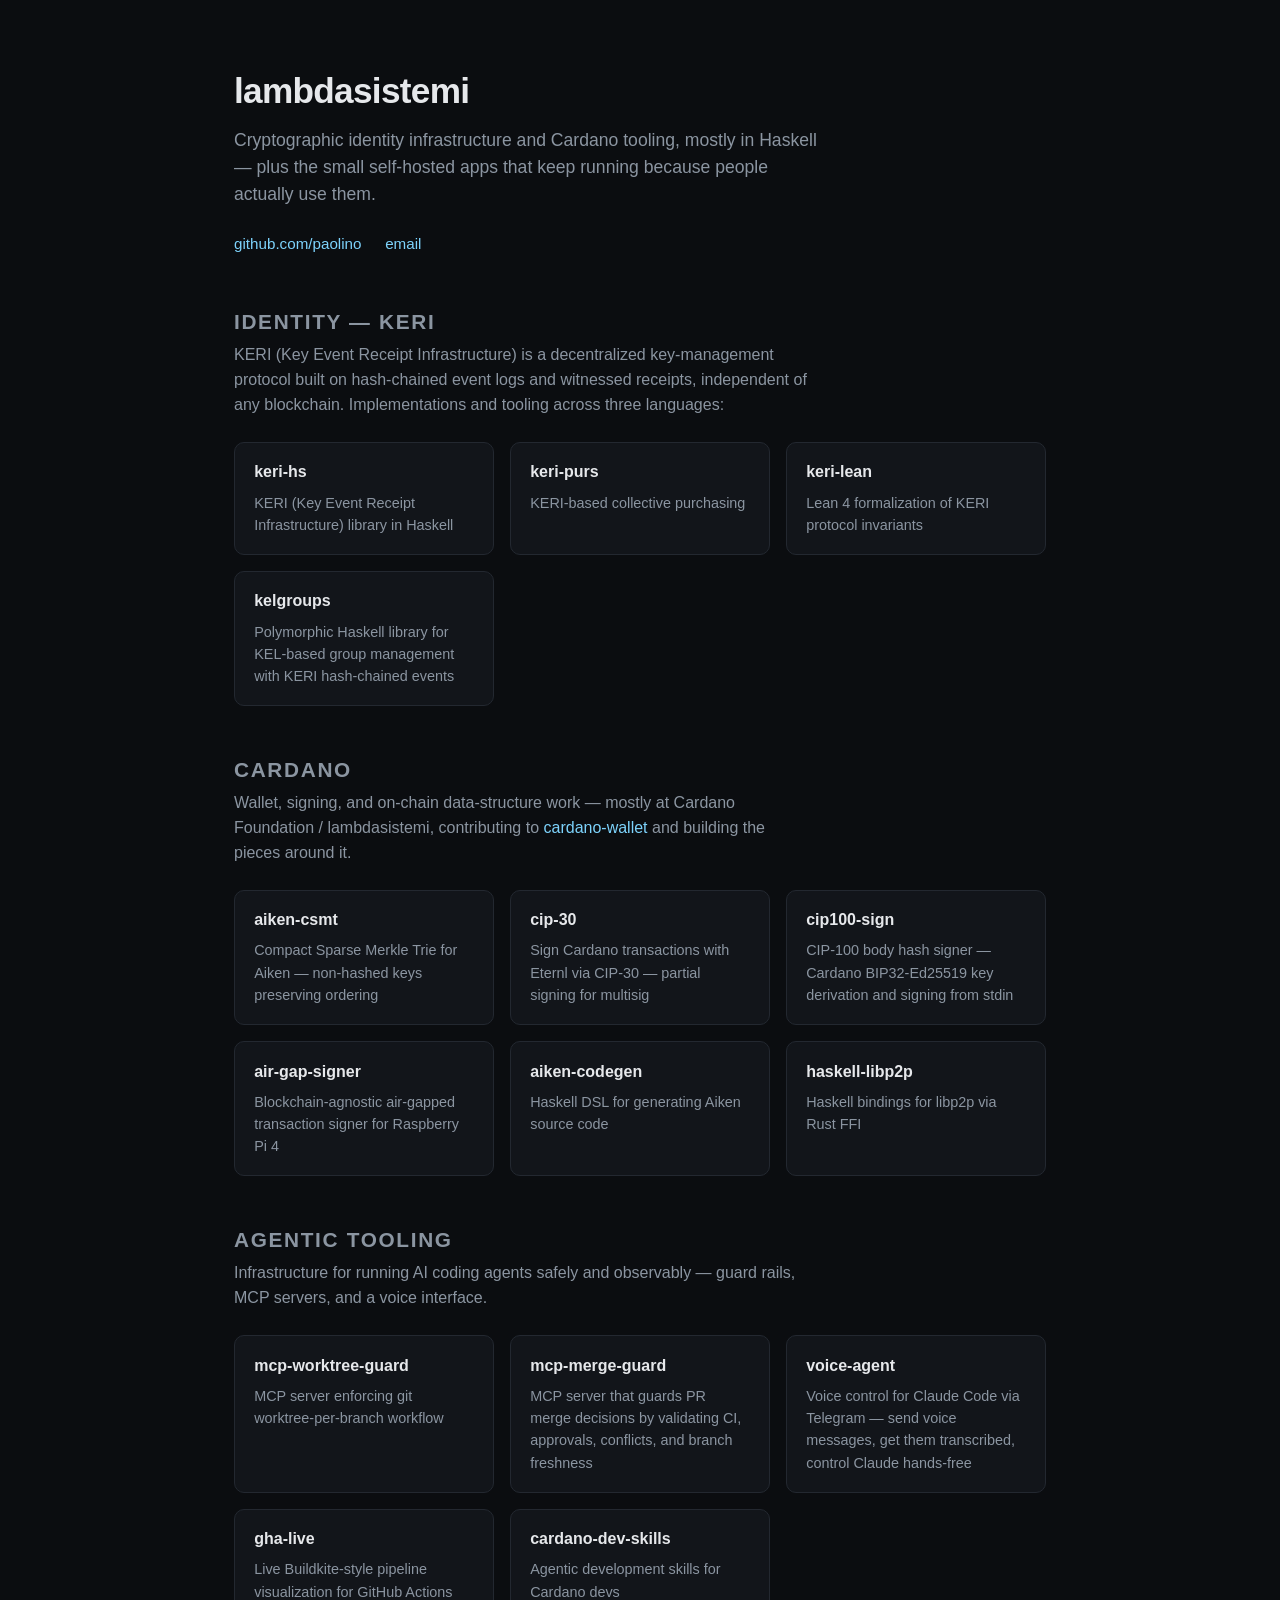
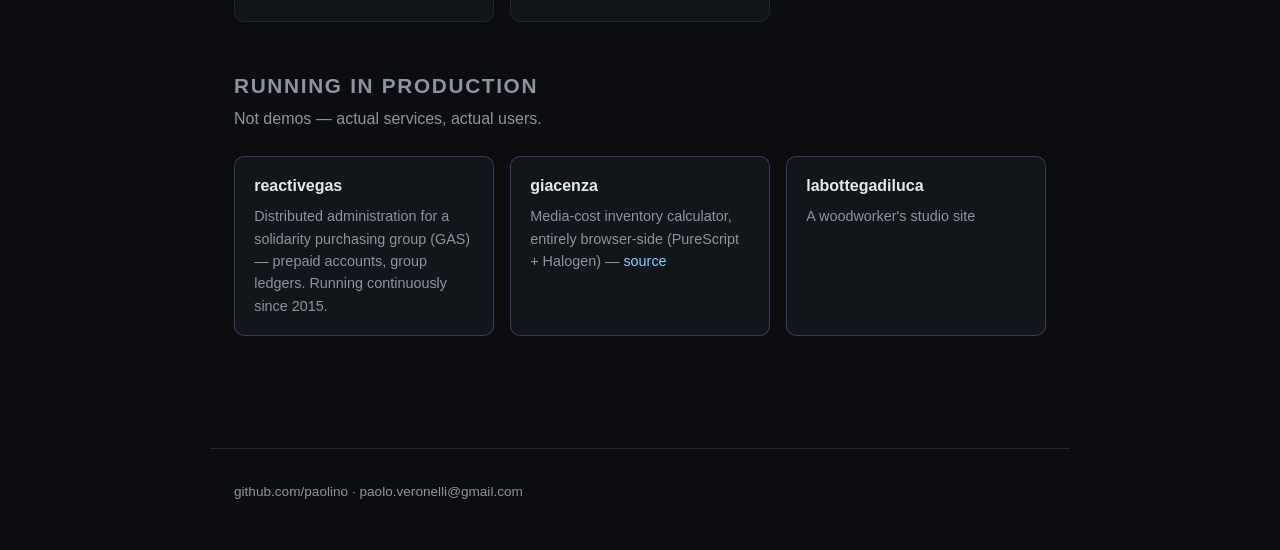
==== index.html @ 35a6481f "baseline: the live lambdasistemi.net as served on 2026-08-29" ====
<!doctype html>
<html lang="en">
<head>
<meta charset="utf-8">
<meta name="viewport" content="width=device-width, initial-scale=1">
<title>lambdasistemi</title>
<link rel="icon" href="logo.svg">
<style>
  :root {
    --bg: #0b0d10;
    --bg2: #12151a;
    --fg: #e6e8eb;
    --muted: #8b95a1;
    --accent: #7dd3fc;
    --accent2: #a78bfa;
    --border: #232830;
  }
  * { box-sizing: border-box; }
  body {
    margin: 0;
    font-family: -apple-system, BlinkMacSystemFont, "Segoe UI", Inter, Roboto, sans-serif;
    background: var(--bg);
    color: var(--fg);
    line-height: 1.55;
  }
  a { color: var(--accent); text-decoration: none; }
  a:hover { text-decoration: underline; }
  header {
    padding: 4rem 1.5rem 2rem;
    max-width: 860px;
    margin: 0 auto;
  }
  header h1 {
    font-size: 2.2rem;
    margin: 0 0 0.5rem;
    letter-spacing: -0.02em;
  }
  header p.tagline {
    color: var(--muted);
    font-size: 1.1rem;
    margin: 0 0 1.5rem;
    max-width: 60ch;
  }
  header .links a {
    margin-right: 1.2rem;
    font-size: 0.95rem;
  }
  main {
    max-width: 860px;
    margin: 0 auto;
    padding: 0 1.5rem 4rem;
  }
  section { margin-bottom: 3rem; }
  section h2 {
    font-size: 1.3rem;
    color: var(--muted);
    text-transform: uppercase;
    letter-spacing: 0.08em;
    font-weight: 600;
    margin-bottom: 0.3rem;
  }
  section p.section-lede {
    color: var(--muted);
    max-width: 65ch;
    margin: 0 0 1.5rem;
  }
  .grid {
    display: grid;
    grid-template-columns: repeat(auto-fill, minmax(250px, 1fr));
    gap: 1rem;
  }
  .card {
    background: var(--bg2);
    border: 1px solid var(--border);
    border-radius: 10px;
    padding: 1.1rem 1.2rem;
    transition: border-color 0.15s ease;
  }
  .card:hover { border-color: var(--accent); }
  .card h3 {
    margin: 0 0 0.4rem;
    font-size: 1rem;
  }
  .card h3 a { color: var(--fg); }
  .card p {
    margin: 0;
    color: var(--muted);
    font-size: 0.9rem;
  }
  .apps .card { border-color: rgba(167, 139, 250, 0.3); }
  .apps .card:hover { border-color: var(--accent2); }
  footer {
    max-width: 860px;
    margin: 0 auto;
    padding: 2rem 1.5rem 3rem;
    color: var(--muted);
    font-size: 0.85rem;
    border-top: 1px solid var(--border);
  }
  footer a { color: var(--muted); }
</style>
</head>
<body>

<header>
  <h1>lambdasistemi</h1>
  <p class="tagline">
    Cryptographic identity infrastructure and Cardano tooling, mostly in
    Haskell — plus the small self-hosted apps that keep running because
    people actually use them.
  </p>
  <div class="links">
    <a href="https://github.com/paolino">github.com/paolino</a>
    <a href="mailto:paolo.veronelli@gmail.com">email</a>
  </div>
</header>

<main>

  <section>
    <h2>Identity — KERI</h2>
    <p class="section-lede">
      KERI (Key Event Receipt Infrastructure) is a decentralized
      key-management protocol built on hash-chained event logs and
      witnessed receipts, independent of any blockchain. Implementations
      and tooling across three languages:
    </p>
    <div class="grid">
      <div class="card">
        <h3><a href="https://github.com/paolino/keri-hs">keri-hs</a></h3>
        <p>KERI (Key Event Receipt Infrastructure) library in Haskell</p>
      </div>
      <div class="card">
        <h3><a href="https://github.com/paolino/keri-purs">keri-purs</a></h3>
        <p>KERI-based collective purchasing</p>
      </div>
      <div class="card">
        <h3><a href="https://github.com/paolino/keri-lean">keri-lean</a></h3>
        <p>Lean 4 formalization of KERI protocol invariants</p>
      </div>
      <div class="card">
        <h3><a href="https://github.com/paolino/kelgroups">kelgroups</a></h3>
        <p>Polymorphic Haskell library for KEL-based group management with KERI hash-chained events</p>
      </div>
    </div>
  </section>

  <section>
    <h2>Cardano</h2>
    <p class="section-lede">
      Wallet, signing, and on-chain data-structure work — mostly at
      Cardano Foundation / lambdasistemi, contributing to
      <a href="https://github.com/paolino/cardano-wallet">cardano-wallet</a>
      and building the pieces around it.
    </p>
    <div class="grid">
      <div class="card">
        <h3><a href="https://github.com/paolino/aiken-csmt">aiken-csmt</a></h3>
        <p>Compact Sparse Merkle Trie for Aiken — non-hashed keys preserving ordering</p>
      </div>
      <div class="card">
        <h3><a href="https://github.com/paolino/cip-30">cip-30</a></h3>
        <p>Sign Cardano transactions with Eternl via CIP-30 — partial signing for multisig</p>
      </div>
      <div class="card">
        <h3><a href="https://github.com/paolino/cip100-sign">cip100-sign</a></h3>
        <p>CIP-100 body hash signer — Cardano BIP32-Ed25519 key derivation and signing from stdin</p>
      </div>
      <div class="card">
        <h3><a href="https://github.com/paolino/air-gap-signer">air-gap-signer</a></h3>
        <p>Blockchain-agnostic air-gapped transaction signer for Raspberry Pi 4</p>
      </div>
      <div class="card">
        <h3><a href="https://github.com/paolino/aiken-codegen">aiken-codegen</a></h3>
        <p>Haskell DSL for generating Aiken source code</p>
      </div>
      <div class="card">
        <h3><a href="https://github.com/paolino/haskell-libp2p">haskell-libp2p</a></h3>
        <p>Haskell bindings for libp2p via Rust FFI</p>
      </div>
    </div>
  </section>

  <section>
    <h2>Agentic tooling</h2>
    <p class="section-lede">
      Infrastructure for running AI coding agents safely and observably —
      guard rails, MCP servers, and a voice interface.
    </p>
    <div class="grid">
      <div class="card">
        <h3><a href="https://github.com/paolino/mcp-worktree-guard">mcp-worktree-guard</a></h3>
        <p>MCP server enforcing git worktree-per-branch workflow</p>
      </div>
      <div class="card">
        <h3><a href="https://github.com/paolino/mcp-merge-guard">mcp-merge-guard</a></h3>
        <p>MCP server that guards PR merge decisions by validating CI, approvals, conflicts, and branch freshness</p>
      </div>
      <div class="card">
        <h3><a href="https://github.com/paolino/voice-agent">voice-agent</a></h3>
        <p>Voice control for Claude Code via Telegram — send voice messages, get them transcribed, control Claude hands-free</p>
      </div>
      <div class="card">
        <h3><a href="https://github.com/paolino/gha-live">gha-live</a></h3>
        <p>Live Buildkite-style pipeline visualization for GitHub Actions</p>
      </div>
      <div class="card">
        <h3><a href="https://github.com/paolino/cardano-dev-skills">cardano-dev-skills</a></h3>
        <p>Agentic development skills for Cardano devs</p>
      </div>
    </div>
  </section>

  <section class="apps">
    <h2>Running in production</h2>
    <p class="section-lede">
      Not demos — actual services, actual users.
    </p>
    <div class="grid">
      <div class="card">
        <h3><a href="/reactivegas/">reactivegas</a></h3>
        <p>Distributed administration for a solidarity purchasing group (GAS) — prepaid accounts, group ledgers. Running continuously since 2015.</p>
      </div>
      <div class="card">
        <h3><a href="https://plutimus.com/giacenza">giacenza</a></h3>
        <p>Media-cost inventory calculator, entirely browser-side (PureScript + Halogen) — <a href="https://github.com/paolino/giacenza-browser">source</a></p>
      </div>
      <div class="card">
        <h3><a href="http://labottegadiluca.it">labottegadiluca</a></h3>
        <p>A woodworker's studio site</p>
      </div>
    </div>
  </section>

</main>

<footer>
  <a href="https://github.com/paolino">github.com/paolino</a> ·
  <a href="mailto:paolo.veronelli@gmail.com">paolo.veronelli@gmail.com</a>
</footer>

</body>
</html>
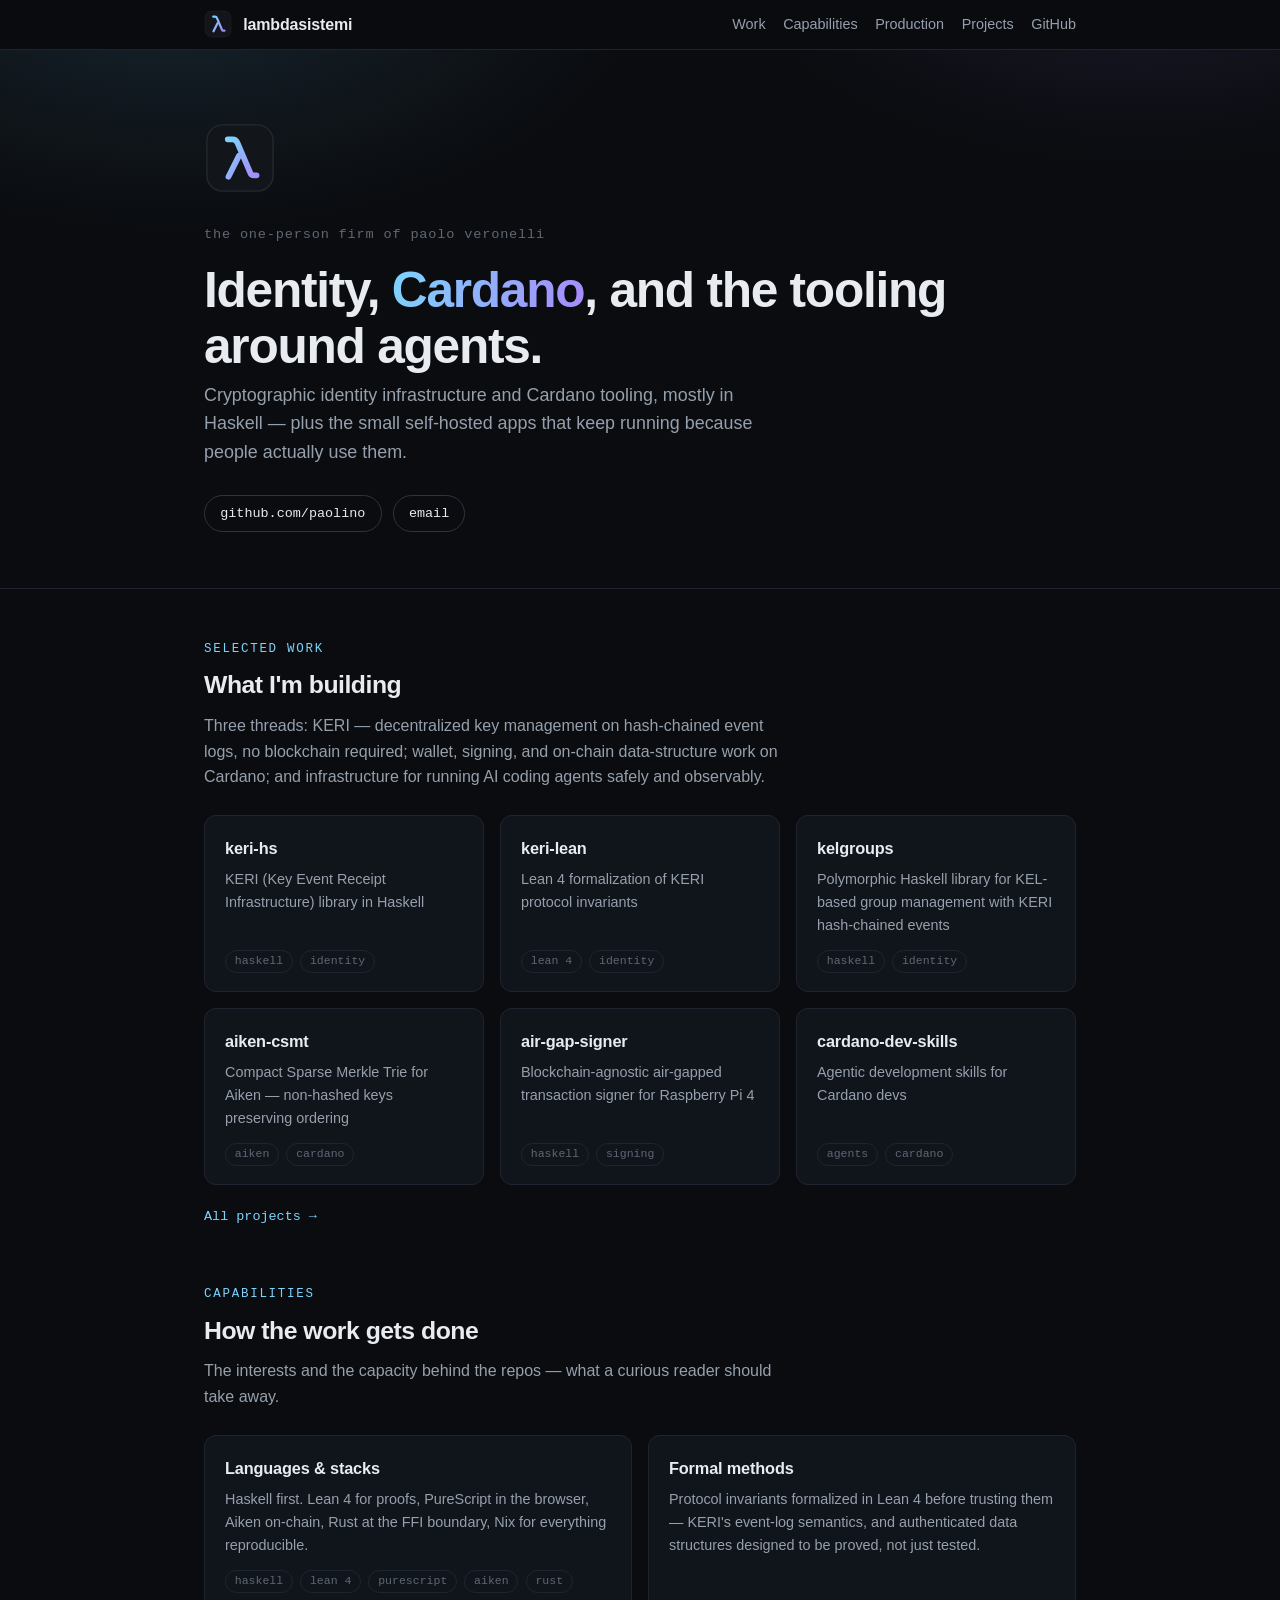
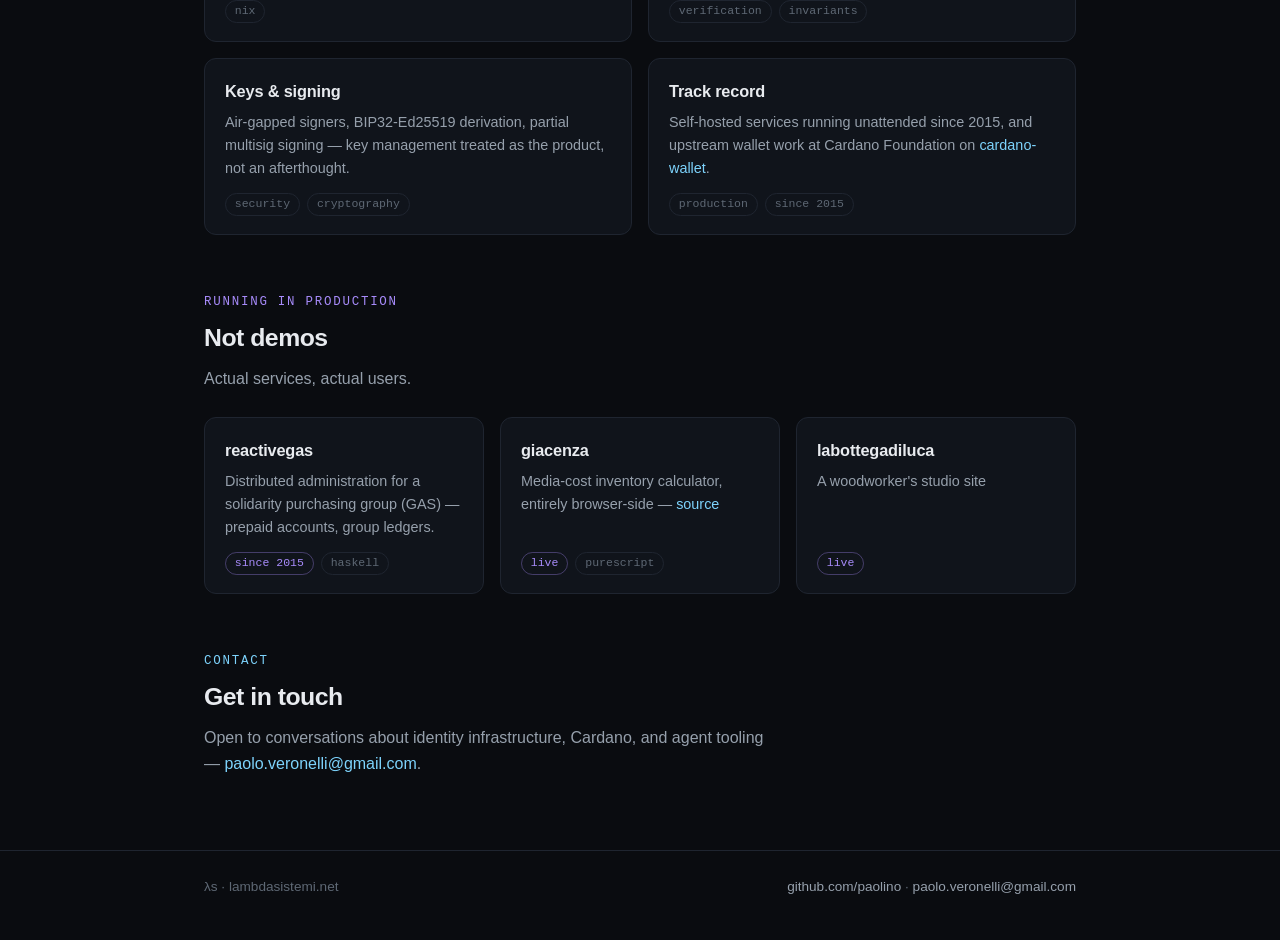
==== commit 378163a5: "redesign: two-page portfolio with capabilities section, self-contained logo, OG metadata - rewrite i" ====
--- a/index.html
+++ b/index.html
@@ -3,240 +3,182 @@
 <head>
 <meta charset="utf-8">
 <meta name="viewport" content="width=device-width, initial-scale=1">
-<title>lambdasistemi</title>
-<link rel="icon" href="logo.svg">
-<style>
-  :root {
-    --bg: #0b0d10;
-    --bg2: #12151a;
-    --fg: #e6e8eb;
-    --muted: #8b95a1;
-    --accent: #7dd3fc;
-    --accent2: #a78bfa;
-    --border: #232830;
-  }
-  * { box-sizing: border-box; }
-  body {
-    margin: 0;
-    font-family: -apple-system, BlinkMacSystemFont, "Segoe UI", Inter, Roboto, sans-serif;
-    background: var(--bg);
-    color: var(--fg);
-    line-height: 1.55;
-  }
-  a { color: var(--accent); text-decoration: none; }
-  a:hover { text-decoration: underline; }
-  header {
-    padding: 4rem 1.5rem 2rem;
-    max-width: 860px;
-    margin: 0 auto;
-  }
-  header h1 {
-    font-size: 2.2rem;
-    margin: 0 0 0.5rem;
-    letter-spacing: -0.02em;
-  }
-  header p.tagline {
-    color: var(--muted);
-    font-size: 1.1rem;
-    margin: 0 0 1.5rem;
-    max-width: 60ch;
-  }
-  header .links a {
-    margin-right: 1.2rem;
-    font-size: 0.95rem;
-  }
-  main {
-    max-width: 860px;
-    margin: 0 auto;
-    padding: 0 1.5rem 4rem;
-  }
-  section { margin-bottom: 3rem; }
-  section h2 {
-    font-size: 1.3rem;
-    color: var(--muted);
-    text-transform: uppercase;
-    letter-spacing: 0.08em;
-    font-weight: 600;
-    margin-bottom: 0.3rem;
-  }
-  section p.section-lede {
-    color: var(--muted);
-    max-width: 65ch;
-    margin: 0 0 1.5rem;
-  }
-  .grid {
-    display: grid;
-    grid-template-columns: repeat(auto-fill, minmax(250px, 1fr));
-    gap: 1rem;
-  }
-  .card {
-    background: var(--bg2);
-    border: 1px solid var(--border);
-    border-radius: 10px;
-    padding: 1.1rem 1.2rem;
-    transition: border-color 0.15s ease;
-  }
-  .card:hover { border-color: var(--accent); }
-  .card h3 {
-    margin: 0 0 0.4rem;
-    font-size: 1rem;
-  }
-  .card h3 a { color: var(--fg); }
-  .card p {
-    margin: 0;
-    color: var(--muted);
-    font-size: 0.9rem;
-  }
-  .apps .card { border-color: rgba(167, 139, 250, 0.3); }
-  .apps .card:hover { border-color: var(--accent2); }
-  footer {
-    max-width: 860px;
-    margin: 0 auto;
-    padding: 2rem 1.5rem 3rem;
-    color: var(--muted);
-    font-size: 0.85rem;
-    border-top: 1px solid var(--border);
-  }
-  footer a { color: var(--muted); }
-</style>
+<title>lambdasistemi — Paolo Veronelli</title>
+<meta name="description" content="Paolo Veronelli — cryptographic identity infrastructure (KERI), Cardano tooling, and agentic development infrastructure, mostly in Haskell. Plus small self-hosted apps that keep running because people actually use them.">
+<link rel="canonical" href="https://lambdasistemi.net/">
+<meta property="og:type" content="website">
+<meta property="og:title" content="lambdasistemi — Paolo Veronelli">
+<meta property="og:description" content="Cryptographic identity infrastructure (KERI), Cardano tooling, and agentic development infrastructure, mostly in Haskell.">
+<meta property="og:url" content="https://lambdasistemi.net/">
+<meta property="og:image" content="https://lambdasistemi.net/og.png">
+<meta name="twitter:card" content="summary_large_image">
+<link rel="icon" href="logo.svg" type="image/svg+xml">
+<link rel="stylesheet" href="styles.css">
 </head>
 <body>
 
-<header>
-  <h1>lambdasistemi</h1>
-  <p class="tagline">
-    Cryptographic identity infrastructure and Cardano tooling, mostly in
-    Haskell — plus the small self-hosted apps that keep running because
-    people actually use them.
-  </p>
-  <div class="links">
-    <a href="https://github.com/paolino">github.com/paolino</a>
-    <a href="mailto:paolo.veronelli@gmail.com">email</a>
+<nav>
+  <div class="wrap">
+    <img src="logo.svg" alt="">
+    <a class="brand" href="/">lambdasistemi</a>
+    <div class="navlinks">
+      <a href="#work">Work</a>
+      <a class="optional" href="#capabilities">Capabilities</a>
+      <a class="optional" href="#production">Production</a>
+      <a href="projects.html">Projects</a>
+      <a href="https://github.com/paolino">GitHub</a>
+    </div>
+  </div>
+</nav>
+
+<header class="hero">
+  <div class="wrap">
+    <img class="mark" src="logo.svg" alt="lambdasistemi λ logo">
+    <p class="who">the one-person firm of paolo veronelli</p>
+    <h1>Identity, <span class="grad">Cardano</span>, and the tooling around agents.</h1>
+    <p class="tagline">
+      Cryptographic identity infrastructure and Cardano tooling, mostly in
+      Haskell — plus the small self-hosted apps that keep running because
+      people actually use them.
+    </p>
+    <div class="links">
+      <a href="https://github.com/paolino">github.com/paolino</a>
+      <a href="mailto:paolo.veronelli@gmail.com">email</a>
+    </div>
   </div>
 </header>
 
 <main>
+  <div class="wrap">
 
-  <section>
-    <h2>Identity — KERI</h2>
-    <p class="section-lede">
-      KERI (Key Event Receipt Infrastructure) is a decentralized
-      key-management protocol built on hash-chained event logs and
-      witnessed receipts, independent of any blockchain. Implementations
-      and tooling across three languages:
-    </p>
-    <div class="grid">
-      <div class="card">
-        <h3><a href="https://github.com/paolino/keri-hs">keri-hs</a></h3>
-        <p>KERI (Key Event Receipt Infrastructure) library in Haskell</p>
+    <section id="work">
+      <p class="eyebrow">selected work</p>
+      <h2>What I'm building</h2>
+      <p class="section-lede">
+        Three threads: KERI — decentralized key management on hash-chained
+        event logs, no blockchain required; wallet, signing, and on-chain
+        data-structure work on Cardano; and infrastructure for running AI
+        coding agents safely and observably.
+      </p>
+      <div class="grid">
+        <div class="card">
+          <h3><a href="https://github.com/paolino/keri-hs">keri-hs</a></h3>
+          <p>KERI (Key Event Receipt Infrastructure) library in Haskell</p>
+          <div class="meta"><span>haskell</span><span>identity</span></div>
+        </div>
+        <div class="card">
+          <h3><a href="https://github.com/paolino/keri-lean">keri-lean</a></h3>
+          <p>Lean 4 formalization of KERI protocol invariants</p>
+          <div class="meta"><span>lean 4</span><span>identity</span></div>
+        </div>
+        <div class="card">
+          <h3><a href="https://github.com/paolino/kelgroups">kelgroups</a></h3>
+          <p>Polymorphic Haskell library for KEL-based group management with KERI hash-chained events</p>
+          <div class="meta"><span>haskell</span><span>identity</span></div>
+        </div>
+        <div class="card">
+          <h3><a href="https://github.com/paolino/aiken-csmt">aiken-csmt</a></h3>
+          <p>Compact Sparse Merkle Trie for Aiken — non-hashed keys preserving ordering</p>
+          <div class="meta"><span>aiken</span><span>cardano</span></div>
+        </div>
+        <div class="card">
+          <h3><a href="https://github.com/paolino/air-gap-signer">air-gap-signer</a></h3>
+          <p>Blockchain-agnostic air-gapped transaction signer for Raspberry Pi 4</p>
+          <div class="meta"><span>haskell</span><span>signing</span></div>
+        </div>
+        <div class="card">
+          <h3><a href="https://github.com/paolino/cardano-dev-skills">cardano-dev-skills</a></h3>
+          <p>Agentic development skills for Cardano devs</p>
+          <div class="meta"><span>agents</span><span>cardano</span></div>
+        </div>
       </div>
-      <div class="card">
-        <h3><a href="https://github.com/paolino/keri-purs">keri-purs</a></h3>
-        <p>KERI-based collective purchasing</p>
+      <p class="more" style="margin-top:1.3rem"><a href="projects.html">All projects →</a></p>
+    </section>
+
+    <section id="capabilities">
+      <p class="eyebrow">capabilities</p>
+      <h2>How the work gets done</h2>
+      <p class="section-lede">
+        The interests and the capacity behind the repos — what a curious
+        reader should take away.
+      </p>
+      <div class="grid two">
+        <div class="card">
+          <h3>Languages &amp; stacks</h3>
+          <p>Haskell first. Lean 4 for proofs, PureScript in the browser,
+             Aiken on-chain, Rust at the FFI boundary, Nix for everything
+             reproducible.</p>
+          <div class="meta"><span>haskell</span><span>lean 4</span><span>purescript</span><span>aiken</span><span>rust</span><span>nix</span></div>
+        </div>
+        <div class="card">
+          <h3>Formal methods</h3>
+          <p>Protocol invariants formalized in Lean 4 before trusting them
+             — KERI's event-log semantics, and authenticated data
+             structures designed to be proved, not just tested.</p>
+          <div class="meta"><span>verification</span><span>invariants</span></div>
+        </div>
+        <div class="card">
+          <h3>Keys &amp; signing</h3>
+          <p>Air-gapped signers, BIP32-Ed25519 derivation, partial multisig
+             signing — key management treated as the product, not an
+             afterthought.</p>
+          <div class="meta"><span>security</span><span>cryptography</span></div>
+        </div>
+        <div class="card">
+          <h3>Track record</h3>
+          <p>Self-hosted services running unattended since 2015, and
+             upstream wallet work at Cardano Foundation on
+             <a href="https://github.com/paolino/cardano-wallet">cardano-wallet</a>.</p>
+          <div class="meta"><span>production</span><span>since 2015</span></div>
+        </div>
       </div>
-      <div class="card">
-        <h3><a href="https://github.com/paolino/keri-lean">keri-lean</a></h3>
-        <p>Lean 4 formalization of KERI protocol invariants</p>
+    </section>
+
+    <section id="production" class="apps">
+      <p class="eyebrow">running in production</p>
+      <h2>Not demos</h2>
+      <p class="section-lede">
+        Actual services, actual users.
+      </p>
+      <div class="grid">
+        <div class="card">
+          <h3><a href="/reactivegas/">reactivegas</a></h3>
+          <p>Distributed administration for a solidarity purchasing group (GAS) — prepaid accounts, group ledgers.</p>
+          <div class="meta"><span class="live">since 2015</span><span>haskell</span></div>
+        </div>
+        <div class="card">
+          <h3><a href="https://plutimus.com/giacenza">giacenza</a></h3>
+          <p>Media-cost inventory calculator, entirely browser-side — <a href="https://github.com/paolino/giacenza-browser">source</a></p>
+          <div class="meta"><span class="live">live</span><span>purescript</span></div>
+        </div>
+        <div class="card">
+          <h3><a href="https://labottegadiluca.it">labottegadiluca</a></h3>
+          <p>A woodworker's studio site</p>
+          <div class="meta"><span class="live">live</span></div>
+        </div>
       </div>
-      <div class="card">
-        <h3><a href="https://github.com/paolino/kelgroups">kelgroups</a></h3>
-        <p>Polymorphic Haskell library for KEL-based group management with KERI hash-chained events</p>
-      </div>
-    </div>
-  </section>
+    </section>
 
-  <section>
-    <h2>Cardano</h2>
-    <p class="section-lede">
-      Wallet, signing, and on-chain data-structure work — mostly at
-      Cardano Foundation / lambdasistemi, contributing to
-      <a href="https://github.com/paolino/cardano-wallet">cardano-wallet</a>
-      and building the pieces around it.
-    </p>
-    <div class="grid">
-      <div class="card">
-        <h3><a href="https://github.com/paolino/aiken-csmt">aiken-csmt</a></h3>
-        <p>Compact Sparse Merkle Trie for Aiken — non-hashed keys preserving ordering</p>
-      </div>
-      <div class="card">
-        <h3><a href="https://github.com/paolino/cip-30">cip-30</a></h3>
-        <p>Sign Cardano transactions with Eternl via CIP-30 — partial signing for multisig</p>
-      </div>
-      <div class="card">
-        <h3><a href="https://github.com/paolino/cip100-sign">cip100-sign</a></h3>
-        <p>CIP-100 body hash signer — Cardano BIP32-Ed25519 key derivation and signing from stdin</p>
-      </div>
-      <div class="card">
-        <h3><a href="https://github.com/paolino/air-gap-signer">air-gap-signer</a></h3>
-        <p>Blockchain-agnostic air-gapped transaction signer for Raspberry Pi 4</p>
-      </div>
-      <div class="card">
-        <h3><a href="https://github.com/paolino/aiken-codegen">aiken-codegen</a></h3>
-        <p>Haskell DSL for generating Aiken source code</p>
-      </div>
-      <div class="card">
-        <h3><a href="https://github.com/paolino/haskell-libp2p">haskell-libp2p</a></h3>
-        <p>Haskell bindings for libp2p via Rust FFI</p>
-      </div>
-    </div>
-  </section>
+    <section id="contact">
+      <p class="eyebrow">contact</p>
+      <h2>Get in touch</h2>
+      <p class="section-lede">
+        Open to conversations about identity infrastructure, Cardano, and
+        agent tooling — <a href="mailto:paolo.veronelli@gmail.com">paolo.veronelli@gmail.com</a>.
+      </p>
+    </section>
 
-  <section>
-    <h2>Agentic tooling</h2>
-    <p class="section-lede">
-      Infrastructure for running AI coding agents safely and observably —
-      guard rails, MCP servers, and a voice interface.
-    </p>
-    <div class="grid">
-      <div class="card">
-        <h3><a href="https://github.com/paolino/mcp-worktree-guard">mcp-worktree-guard</a></h3>
-        <p>MCP server enforcing git worktree-per-branch workflow</p>
-      </div>
-      <div class="card">
-        <h3><a href="https://github.com/paolino/mcp-merge-guard">mcp-merge-guard</a></h3>
-        <p>MCP server that guards PR merge decisions by validating CI, approvals, conflicts, and branch freshness</p>
-      </div>
-      <div class="card">
-        <h3><a href="https://github.com/paolino/voice-agent">voice-agent</a></h3>
-        <p>Voice control for Claude Code via Telegram — send voice messages, get them transcribed, control Claude hands-free</p>
-      </div>
-      <div class="card">
-        <h3><a href="https://github.com/paolino/gha-live">gha-live</a></h3>
-        <p>Live Buildkite-style pipeline visualization for GitHub Actions</p>
-      </div>
-      <div class="card">
-        <h3><a href="https://github.com/paolino/cardano-dev-skills">cardano-dev-skills</a></h3>
-        <p>Agentic development skills for Cardano devs</p>
-      </div>
-    </div>
-  </section>
-
-  <section class="apps">
-    <h2>Running in production</h2>
-    <p class="section-lede">
-      Not demos — actual services, actual users.
-    </p>
-    <div class="grid">
-      <div class="card">
-        <h3><a href="/reactivegas/">reactivegas</a></h3>
-        <p>Distributed administration for a solidarity purchasing group (GAS) — prepaid accounts, group ledgers. Running continuously since 2015.</p>
-      </div>
-      <div class="card">
-        <h3><a href="https://plutimus.com/giacenza">giacenza</a></h3>
-        <p>Media-cost inventory calculator, entirely browser-side (PureScript + Halogen) — <a href="https://github.com/paolino/giacenza-browser">source</a></p>
-      </div>
-      <div class="card">
-        <h3><a href="http://labottegadiluca.it">labottegadiluca</a></h3>
-        <p>A woodworker's studio site</p>
-      </div>
-    </div>
-  </section>
-
+  </div>
 </main>
 
 <footer>
-  <a href="https://github.com/paolino">github.com/paolino</a> ·
-  <a href="mailto:paolo.veronelli@gmail.com">paolo.veronelli@gmail.com</a>
+  <div class="wrap">
+    <span>λs · lambdasistemi.net</span>
+    <span>
+      <a href="https://github.com/paolino">github.com/paolino</a> ·
+      <a href="mailto:paolo.veronelli@gmail.com">paolo.veronelli@gmail.com</a>
+    </span>
+  </div>
 </footer>
 
 </body>
--- a/styles.css
+++ b/styles.css
@@ -0,0 +1,262 @@
+:root {
+  --bg: #0a0c10;
+  --bg2: #10141b;
+  --bg3: #151b24;
+  --fg: #e8ebef;
+  --muted: #96a0ac;
+  --faint: #5e6874;
+  --accent: #7dd3fc;
+  --accent2: #a78bfa;
+  --border: #1f2530;
+  --border-hi: #2c3442;
+  --mono: ui-monospace, "JetBrains Mono", "Fira Code", "Cascadia Code", Menlo, monospace;
+}
+
+* { box-sizing: border-box; }
+
+html { scroll-behavior: smooth; }
+
+body {
+  margin: 0;
+  font-family: -apple-system, BlinkMacSystemFont, "Segoe UI", Inter, Roboto, sans-serif;
+  background: var(--bg);
+  color: var(--fg);
+  line-height: 1.6;
+  -webkit-font-smoothing: antialiased;
+}
+
+a { color: var(--accent); text-decoration: none; }
+a:hover { text-decoration: underline; text-underline-offset: 3px; }
+
+.wrap {
+  max-width: 920px;
+  margin: 0 auto;
+  padding: 0 1.5rem;
+}
+
+/* ---- nav ---- */
+
+nav {
+  position: sticky;
+  top: 0;
+  z-index: 10;
+  background: rgba(10, 12, 16, 0.82);
+  backdrop-filter: blur(10px);
+  -webkit-backdrop-filter: blur(10px);
+  border-bottom: 1px solid var(--border);
+}
+
+nav .wrap {
+  display: flex;
+  align-items: center;
+  gap: 0.7rem;
+  padding-top: 0.65rem;
+  padding-bottom: 0.65rem;
+}
+
+nav img { width: 28px; height: 28px; display: block; }
+
+nav .brand {
+  color: var(--fg);
+  font-weight: 600;
+  letter-spacing: -0.01em;
+  margin-right: auto;
+}
+nav .brand:hover { text-decoration: none; }
+
+nav .navlinks {
+  display: flex;
+  gap: 1.1rem;
+  font-size: 0.9rem;
+}
+nav .navlinks a { color: var(--muted); }
+nav .navlinks a:hover { color: var(--accent); text-decoration: none; }
+
+/* ---- hero ---- */
+
+.hero {
+  position: relative;
+  overflow: hidden;
+  border-bottom: 1px solid var(--border);
+}
+
+.hero::before {
+  content: "";
+  position: absolute;
+  inset: -40% -20% auto;
+  height: 130%;
+  background:
+    radial-gradient(38% 55% at 24% 18%, rgba(125, 211, 252, 0.13), transparent 70%),
+    radial-gradient(34% 50% at 78% 12%, rgba(167, 139, 250, 0.12), transparent 70%);
+  pointer-events: none;
+}
+
+.hero .wrap {
+  position: relative;
+  padding-top: 4.5rem;
+  padding-bottom: 3.5rem;
+}
+
+.hero .mark { width: 72px; height: 72px; margin-bottom: 1.4rem; }
+
+.hero h1 {
+  font-size: clamp(2.1rem, 5.5vw, 3.1rem);
+  line-height: 1.12;
+  letter-spacing: -0.025em;
+  margin: 0 0 0.4rem;
+}
+
+.hero h1 .grad {
+  background: linear-gradient(100deg, var(--accent), var(--accent2));
+  -webkit-background-clip: text;
+  background-clip: text;
+  color: transparent;
+}
+
+.hero .who {
+  font-family: var(--mono);
+  font-size: 0.85rem;
+  color: var(--faint);
+  letter-spacing: 0.06em;
+  margin: 0 0 1.1rem;
+}
+
+.hero .tagline {
+  color: var(--muted);
+  font-size: 1.12rem;
+  max-width: 58ch;
+  margin: 0 0 1.8rem;
+}
+
+.hero .links { display: flex; flex-wrap: wrap; gap: 0.7rem; }
+
+.hero .links a {
+  font-family: var(--mono);
+  font-size: 0.84rem;
+  color: var(--fg);
+  border: 1px solid var(--border-hi);
+  border-radius: 999px;
+  padding: 0.4rem 0.95rem;
+  transition: border-color 0.15s ease, color 0.15s ease;
+}
+.hero .links a:hover {
+  text-decoration: none;
+  border-color: var(--accent);
+  color: var(--accent);
+}
+
+/* ---- sections ---- */
+
+main .wrap { padding-top: 3.2rem; padding-bottom: 3rem; }
+
+section { margin-bottom: 3.6rem; }
+section:last-child { margin-bottom: 0; }
+
+.eyebrow {
+  font-family: var(--mono);
+  font-size: 0.78rem;
+  letter-spacing: 0.14em;
+  text-transform: uppercase;
+  color: var(--accent);
+  margin: 0 0 0.35rem;
+}
+.apps .eyebrow { color: var(--accent2); }
+
+section h2 {
+  font-size: 1.55rem;
+  letter-spacing: -0.02em;
+  margin: 0 0 0.5rem;
+}
+
+.section-lede {
+  color: var(--muted);
+  max-width: 65ch;
+  margin: 0 0 1.6rem;
+}
+
+.more {
+  font-family: var(--mono);
+  font-size: 0.84rem;
+}
+
+/* ---- cards ---- */
+
+.grid {
+  display: grid;
+  grid-template-columns: repeat(auto-fill, minmax(255px, 1fr));
+  gap: 1rem;
+}
+
+.grid.two {
+  grid-template-columns: repeat(auto-fill, minmax(340px, 1fr));
+}
+
+.card {
+  display: flex;
+  flex-direction: column;
+  gap: 0.45rem;
+  background: var(--bg2);
+  border: 1px solid var(--border);
+  border-radius: 12px;
+  padding: 1.15rem 1.25rem;
+  transition: border-color 0.15s ease, background 0.15s ease, transform 0.15s ease;
+}
+.card:hover {
+  border-color: var(--accent);
+  background: var(--bg3);
+  transform: translateY(-2px);
+}
+.apps .card:hover { border-color: var(--accent2); }
+
+.card h3 { margin: 0; font-size: 1.02rem; letter-spacing: -0.01em; }
+.card h3 a { color: var(--fg); }
+.card h3 a::after {
+  /* stretch the primary link over the whole card */
+  content: "";
+  position: absolute;
+  inset: 0;
+}
+.card { position: relative; }
+.card p { margin: 0; color: var(--muted); font-size: 0.9rem; flex: 1; }
+
+.card .meta {
+  display: flex;
+  flex-wrap: wrap;
+  gap: 0.45rem;
+  margin-top: 0.35rem;
+}
+.card .meta span {
+  font-family: var(--mono);
+  font-size: 0.72rem;
+  color: var(--faint);
+  border: 1px solid var(--border);
+  border-radius: 999px;
+  padding: 0.08rem 0.55rem;
+}
+.card .meta .live { color: var(--accent2); border-color: rgba(167, 139, 250, 0.35); }
+
+/* secondary links inside a card must sit above the stretched link */
+.card p a { position: relative; z-index: 1; }
+
+/* ---- footer ---- */
+
+footer { border-top: 1px solid var(--border); }
+
+footer .wrap {
+  display: flex;
+  flex-wrap: wrap;
+  gap: 0.4rem 1.4rem;
+  justify-content: space-between;
+  padding-top: 1.6rem;
+  padding-bottom: 2.6rem;
+  color: var(--faint);
+  font-size: 0.85rem;
+}
+
+footer a { color: var(--muted); }
+
+@media (max-width: 560px) {
+  .hero .wrap { padding-top: 3rem; padding-bottom: 2.6rem; }
+  nav .navlinks { gap: 0.8rem; flex-wrap: wrap; }
+  nav .navlinks a.optional { display: none; }
+}
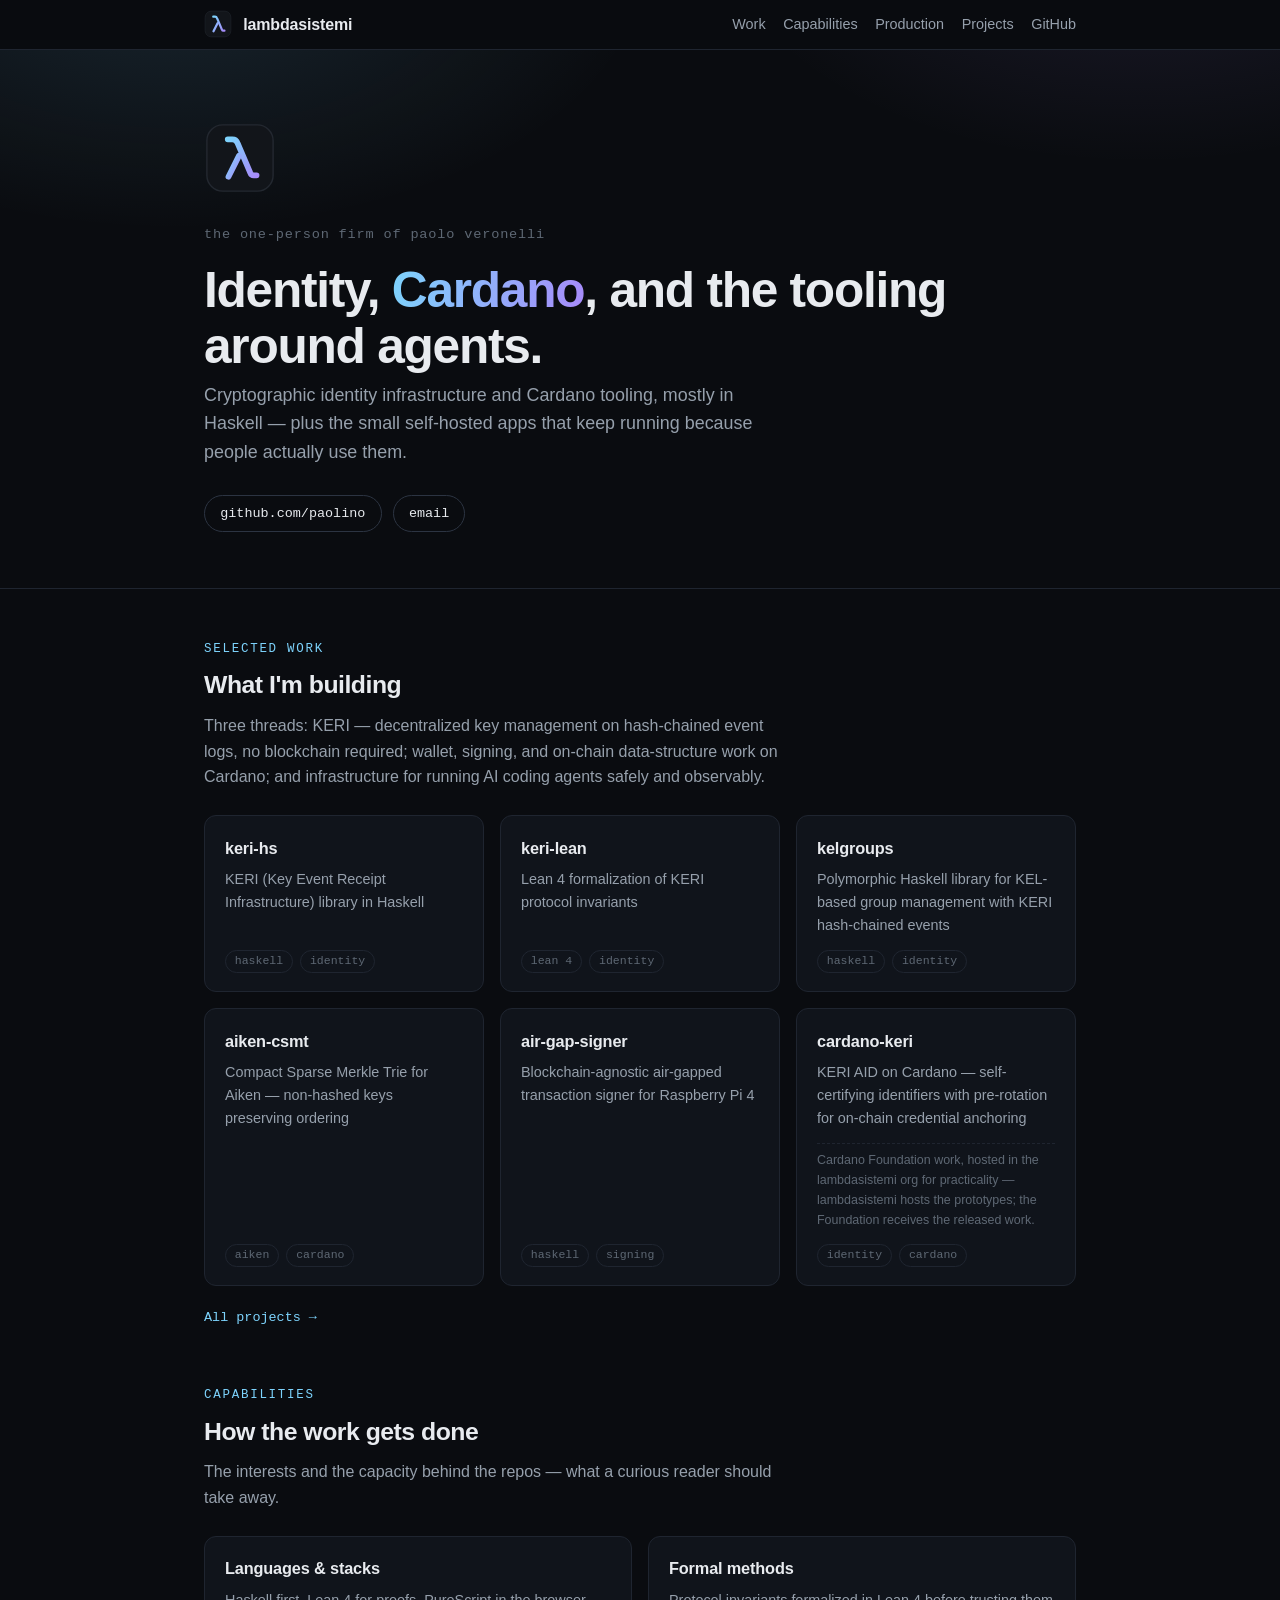
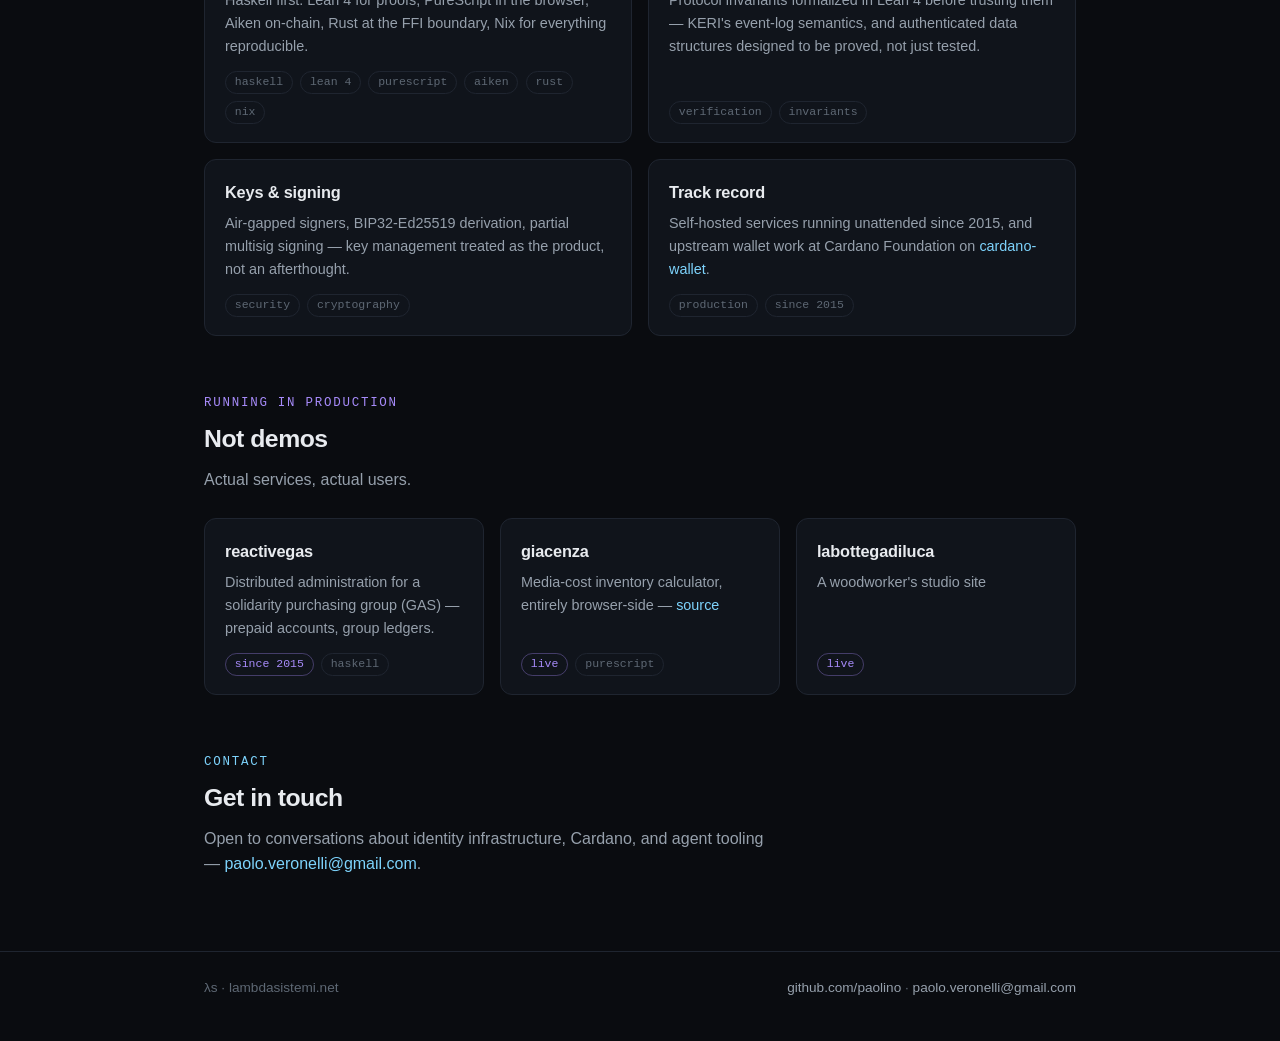
==== commit f8d886e4: "content: cardano-keri and cardano-mpfs-offchain with org-process attribution - state the general pro" ====
--- a/index.html
+++ b/index.html
@@ -87,9 +87,10 @@
           <div class="meta"><span>haskell</span><span>signing</span></div>
         </div>
         <div class="card">
-          <h3><a href="https://github.com/paolino/cardano-dev-skills">cardano-dev-skills</a></h3>
-          <p>Agentic development skills for Cardano devs</p>
-          <div class="meta"><span>agents</span><span>cardano</span></div>
+          <h3><a href="https://github.com/lambdasistemi/cardano-keri">cardano-keri</a></h3>
+          <p>KERI AID on Cardano — self-certifying identifiers with pre-rotation for on-chain credential anchoring</p>
+          <p class="note">Cardano Foundation work, hosted in the lambdasistemi org for practicality — lambdasistemi hosts the prototypes; the Foundation receives the released work.</p>
+          <div class="meta"><span>identity</span><span>cardano</span></div>
         </div>
       </div>
       <p class="more" style="margin-top:1.3rem"><a href="projects.html">All projects →</a></p>
--- a/styles.css
+++ b/styles.css
@@ -238,6 +238,15 @@
 /* secondary links inside a card must sit above the stretched link */
 .card p a { position: relative; z-index: 1; }
 
+.card p.note {
+  flex: 0 0 auto;
+  font-size: 0.78rem;
+  color: var(--faint);
+  border-top: 1px dashed var(--border);
+  padding-top: 0.45rem;
+  margin-top: 0.35rem;
+}
+
 /* ---- footer ---- */
 
 footer { border-top: 1px solid var(--border); }
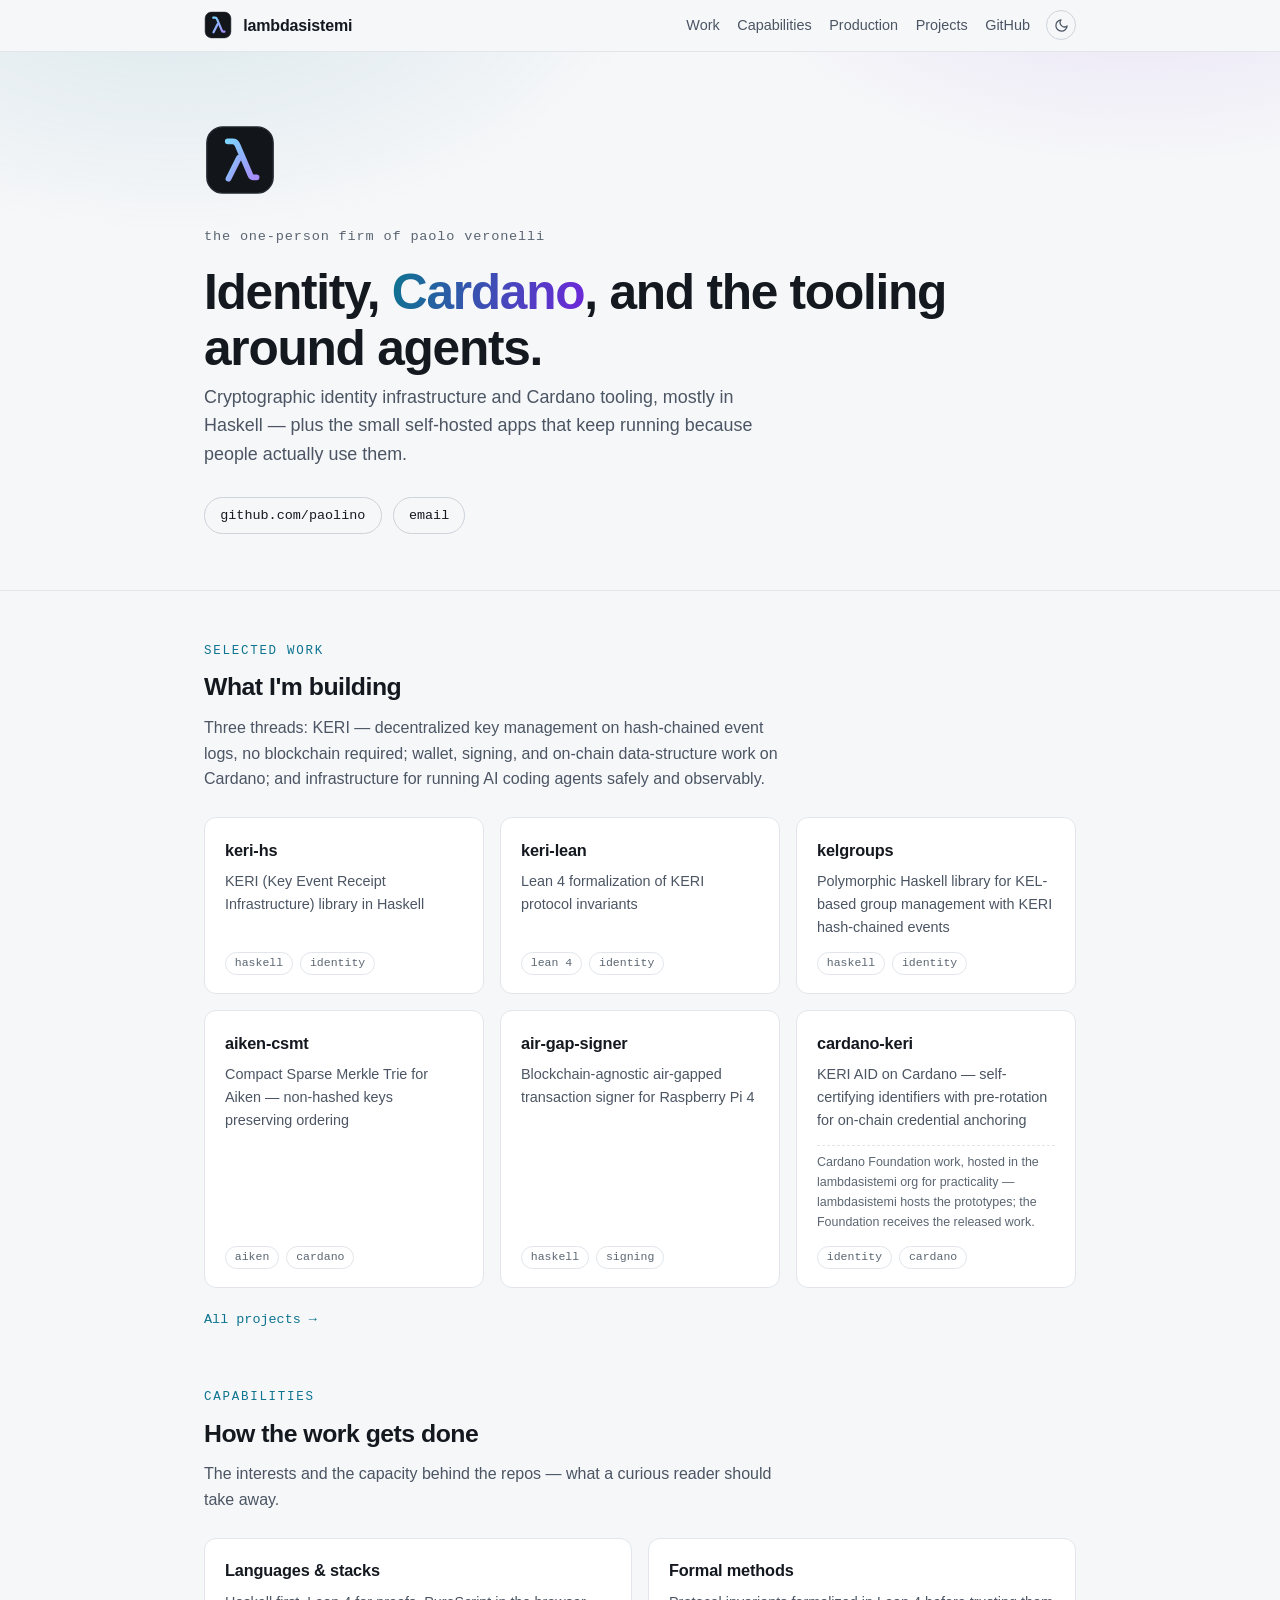
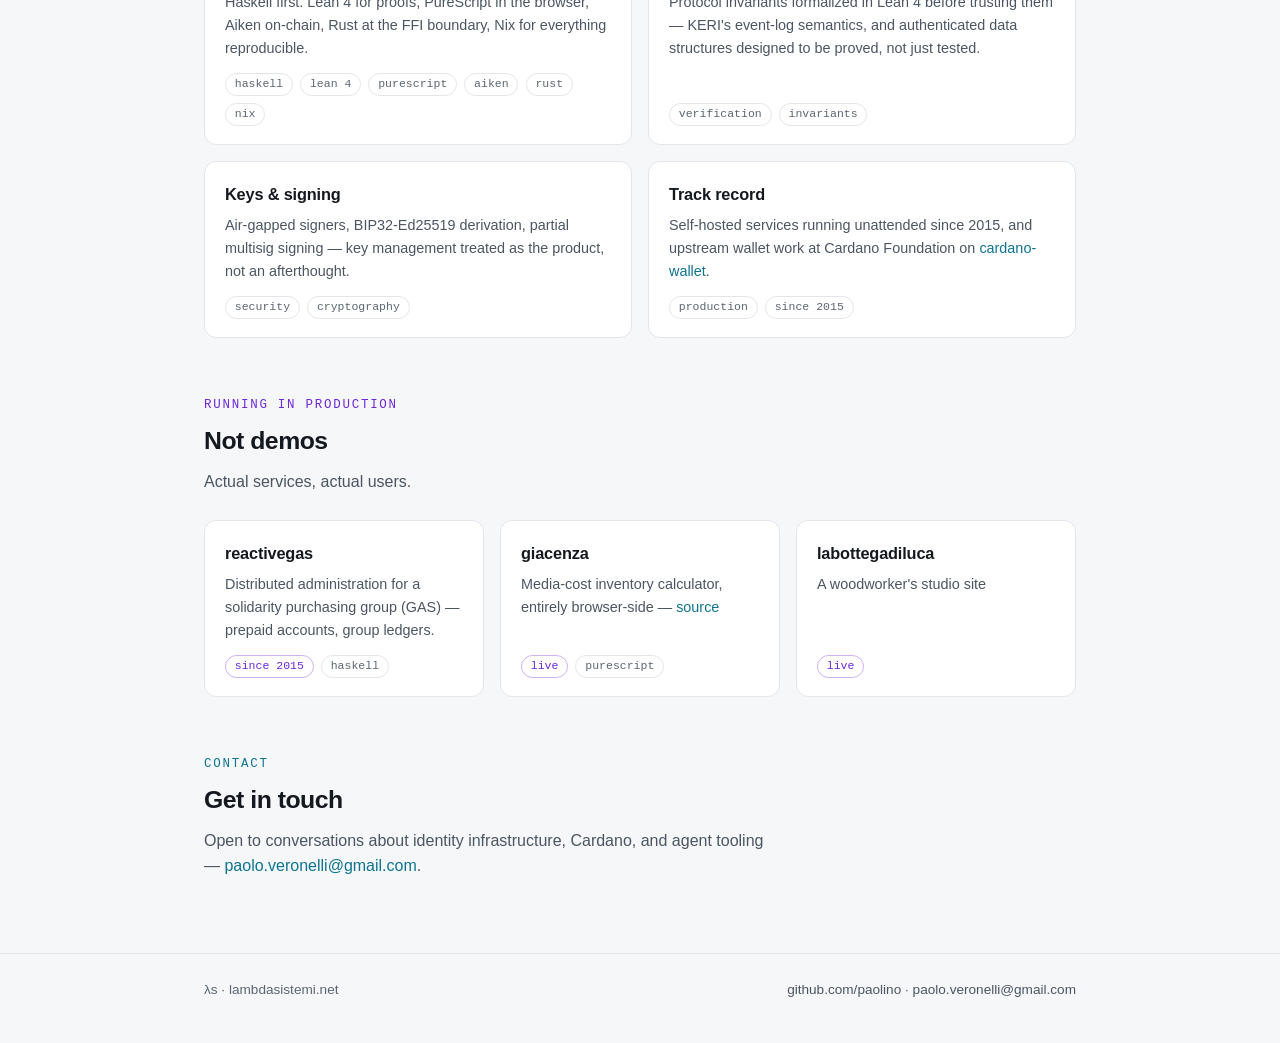
==== commit ebb942d2: "feat: light/dark theme toggle - default follows the site's dark identity unless the visitor's OS   p" ====
--- a/index.html
+++ b/index.html
@@ -2,6 +2,7 @@
 <html lang="en">
 <head>
 <meta charset="utf-8">
+<script>(function(){var t=localStorage.getItem('theme');document.documentElement.setAttribute('data-theme',t||(matchMedia('(prefers-color-scheme: light)').matches?'light':'dark'));})();</script>
 <meta name="viewport" content="width=device-width, initial-scale=1">
 <title>lambdasistemi — Paolo Veronelli</title>
 <meta name="description" content="Paolo Veronelli — cryptographic identity infrastructure (KERI), Cardano tooling, and agentic development infrastructure, mostly in Haskell. Plus small self-hosted apps that keep running because people actually use them.">
@@ -28,6 +29,10 @@
       <a href="projects.html">Projects</a>
       <a href="https://github.com/paolino">GitHub</a>
     </div>
+    <button class="theme-toggle" type="button" aria-label="Toggle color theme">
+      <svg class="icon-sun" viewBox="0 0 24 24" fill="none" stroke="currentColor" stroke-width="2" stroke-linecap="round" stroke-linejoin="round"><circle cx="12" cy="12" r="4"/><path d="M12 2v2M12 20v2M4.93 4.93l1.41 1.41M17.66 17.66l1.41 1.41M2 12h2M20 12h2M6.34 17.66l-1.41 1.41M19.07 4.93l-1.41 1.41"/></svg>
+      <svg class="icon-moon" viewBox="0 0 24 24" fill="none" stroke="currentColor" stroke-width="2" stroke-linecap="round" stroke-linejoin="round"><path d="M21 12.79A9 9 0 1 1 11.21 3 7 7 0 0 0 21 12.79z"/></svg>
+    </button>
   </div>
 </nav>
 
@@ -182,5 +187,6 @@
   </div>
 </footer>
 
+<script src="theme.js"></script>
 </body>
 </html>
--- a/styles.css
+++ b/styles.css
@@ -1,15 +1,36 @@
 :root {
+  color-scheme: dark;
   --bg: #0a0c10;
+  --bg-rgb: 10, 12, 16;
   --bg2: #10141b;
   --bg3: #151b24;
   --fg: #e8ebef;
   --muted: #96a0ac;
   --faint: #5e6874;
   --accent: #7dd3fc;
+  --accent-rgb: 125, 211, 252;
   --accent2: #a78bfa;
+  --accent2-rgb: 167, 139, 250;
   --border: #1f2530;
   --border-hi: #2c3442;
   --mono: ui-monospace, "JetBrains Mono", "Fira Code", "Cascadia Code", Menlo, monospace;
+}
+
+:root[data-theme="light"] {
+  color-scheme: light;
+  --bg: #f6f7f9;
+  --bg-rgb: 246, 247, 249;
+  --bg2: #ffffff;
+  --bg3: #eef1f5;
+  --fg: #14181f;
+  --muted: #4b5563;
+  --faint: #5b6672;
+  --accent: #0e7490;
+  --accent-rgb: 14, 116, 144;
+  --accent2: #6d28d9;
+  --accent2-rgb: 109, 40, 217;
+  --border: #e2e6ea;
+  --border-hi: #ccd3da;
 }
 
 * { box-sizing: border-box; }
@@ -23,6 +44,7 @@
   color: var(--fg);
   line-height: 1.6;
   -webkit-font-smoothing: antialiased;
+  transition: background-color 0.15s ease, color 0.15s ease;
 }
 
 a { color: var(--accent); text-decoration: none; }
@@ -40,7 +62,7 @@
   position: sticky;
   top: 0;
   z-index: 10;
-  background: rgba(10, 12, 16, 0.82);
+  background: rgba(var(--bg-rgb), 0.82);
   backdrop-filter: blur(10px);
   -webkit-backdrop-filter: blur(10px);
   border-bottom: 1px solid var(--border);
@@ -71,6 +93,28 @@
 }
 nav .navlinks a { color: var(--muted); }
 nav .navlinks a:hover { color: var(--accent); text-decoration: none; }
+
+.theme-toggle {
+  display: inline-flex;
+  align-items: center;
+  justify-content: center;
+  width: 30px;
+  height: 30px;
+  flex: 0 0 auto;
+  margin-left: 0.3rem;
+  border: 1px solid var(--border-hi);
+  border-radius: 999px;
+  background: transparent;
+  color: var(--muted);
+  cursor: pointer;
+  transition: border-color 0.15s ease, color 0.15s ease;
+}
+.theme-toggle:hover { border-color: var(--accent); color: var(--accent); }
+.theme-toggle svg { width: 15px; height: 15px; display: block; }
+.theme-toggle .icon-sun,
+.theme-toggle .icon-moon { display: none; }
+:root[data-theme="dark"] .theme-toggle .icon-sun { display: block; }
+:root[data-theme="light"] .theme-toggle .icon-moon { display: block; }
 
 /* ---- hero ---- */
 
@@ -86,8 +130,8 @@
   inset: -40% -20% auto;
   height: 130%;
   background:
-    radial-gradient(38% 55% at 24% 18%, rgba(125, 211, 252, 0.13), transparent 70%),
-    radial-gradient(34% 50% at 78% 12%, rgba(167, 139, 250, 0.12), transparent 70%);
+    radial-gradient(38% 55% at 24% 18%, rgba(var(--accent-rgb), 0.13), transparent 70%),
+    radial-gradient(34% 50% at 78% 12%, rgba(var(--accent2-rgb), 0.12), transparent 70%);
   pointer-events: none;
 }
 
@@ -233,7 +277,7 @@
   border-radius: 999px;
   padding: 0.08rem 0.55rem;
 }
-.card .meta .live { color: var(--accent2); border-color: rgba(167, 139, 250, 0.35); }
+.card .meta .live { color: var(--accent2); border-color: rgba(var(--accent2-rgb), 0.35); }
 
 /* secondary links inside a card must sit above the stretched link */
 .card p a { position: relative; z-index: 1; }
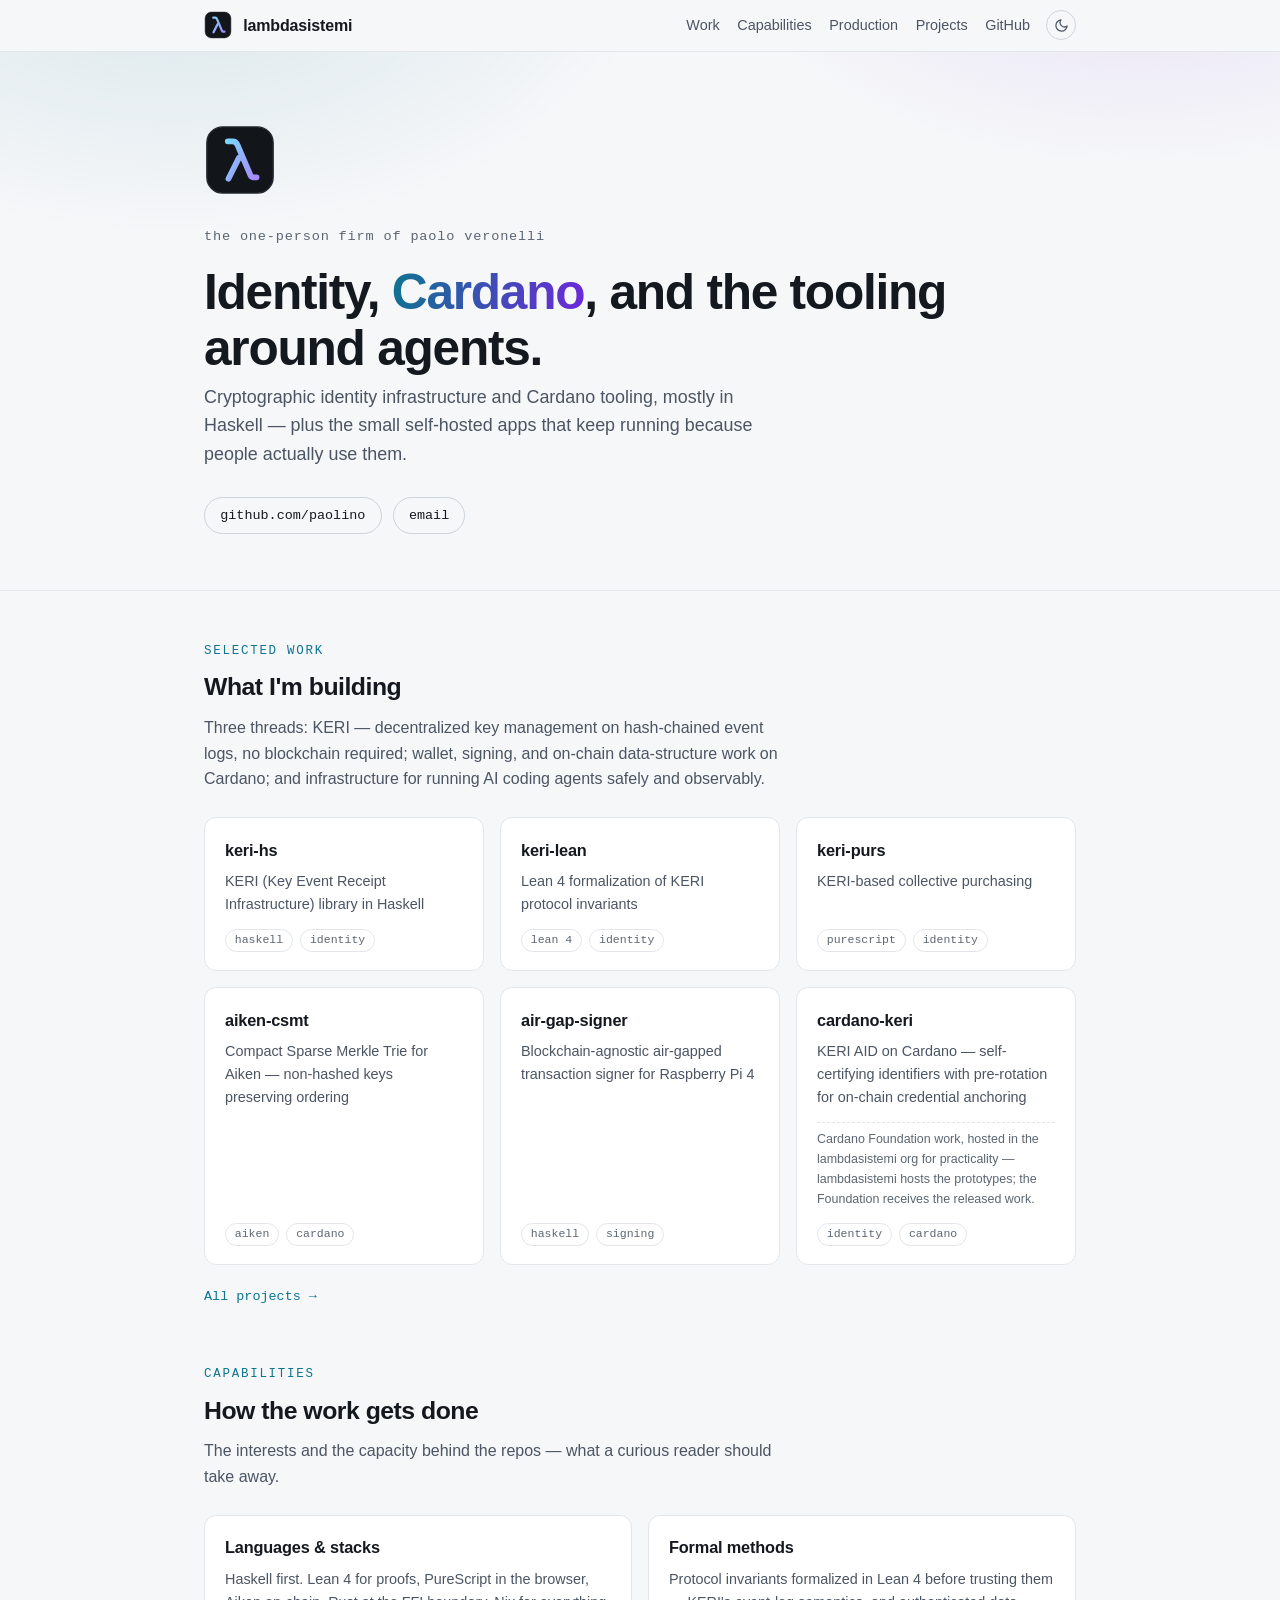
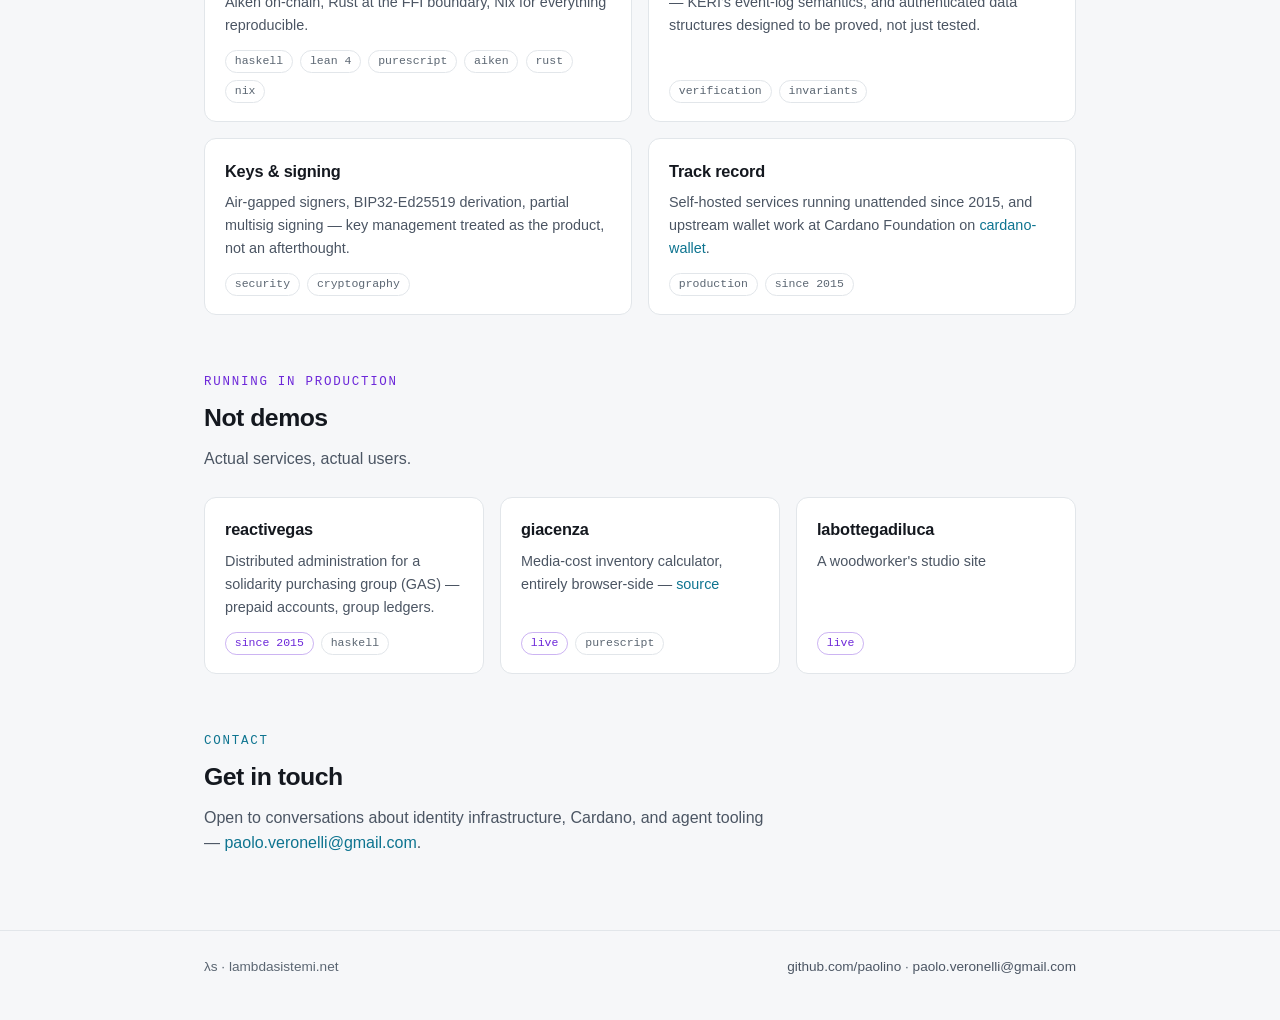
==== commit 82b20efa: "fix: broken links, WCAG contrast, sticky-nav scroll clip, sitemap/robots Prompted by a visitor-side " ====
--- a/index.html
+++ b/index.html
@@ -77,9 +77,9 @@
           <div class="meta"><span>lean 4</span><span>identity</span></div>
         </div>
         <div class="card">
-          <h3><a href="https://github.com/paolino/kelgroups">kelgroups</a></h3>
-          <p>Polymorphic Haskell library for KEL-based group management with KERI hash-chained events</p>
-          <div class="meta"><span>haskell</span><span>identity</span></div>
+          <h3><a href="https://github.com/paolino/keri-purs">keri-purs</a></h3>
+          <p>KERI-based collective purchasing</p>
+          <div class="meta"><span>purescript</span><span>identity</span></div>
         </div>
         <div class="card">
           <h3><a href="https://github.com/paolino/aiken-csmt">aiken-csmt</a></h3>
--- a/styles.css
+++ b/styles.css
@@ -6,7 +6,7 @@
   --bg3: #151b24;
   --fg: #e8ebef;
   --muted: #96a0ac;
-  --faint: #5e6874;
+  --faint: #74808d;
   --accent: #7dd3fc;
   --accent-rgb: 125, 211, 252;
   --accent2: #a78bfa;
@@ -35,7 +35,11 @@
 
 * { box-sizing: border-box; }
 
-html { scroll-behavior: smooth; }
+html {
+  scroll-behavior: smooth;
+  /* clears the sticky nav (taller on mobile, where it wraps to two lines) */
+  scroll-padding-top: 5.5rem;
+}
 
 body {
   margin: 0;
@@ -310,6 +314,15 @@
 
 @media (max-width: 560px) {
   .hero .wrap { padding-top: 3rem; padding-bottom: 2.6rem; }
-  nav .navlinks { gap: 0.8rem; flex-wrap: wrap; }
   nav .navlinks a.optional { display: none; }
-}
+  /* two clean rows instead of an organic wrap: logo/brand/toggle on row 1,
+     remaining links centered on their own full-width row 2 */
+  nav .wrap { flex-wrap: wrap; row-gap: 0.5rem; }
+  nav .navlinks {
+    order: 10;
+    flex-basis: 100%;
+    justify-content: center;
+    gap: 1.3rem;
+  }
+  nav .navlinks a { padding: 0.3rem 0; }
+}
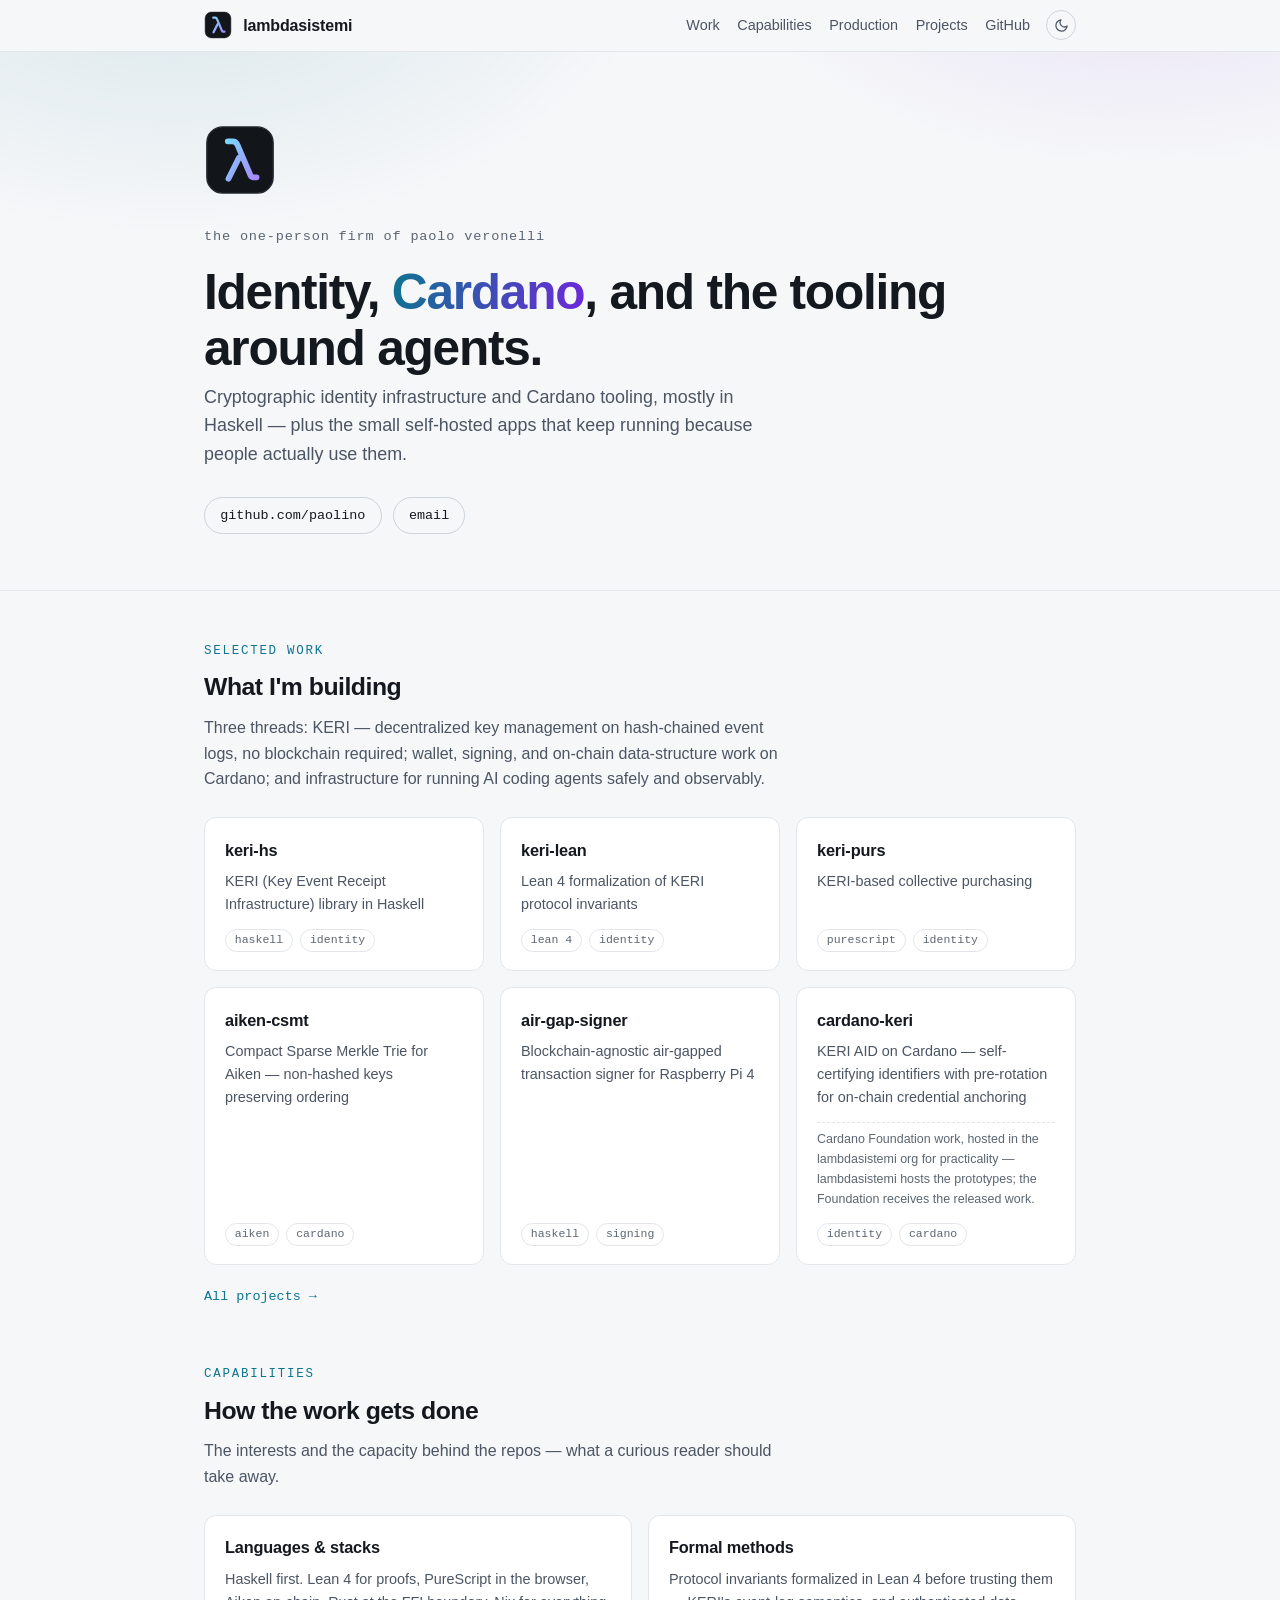
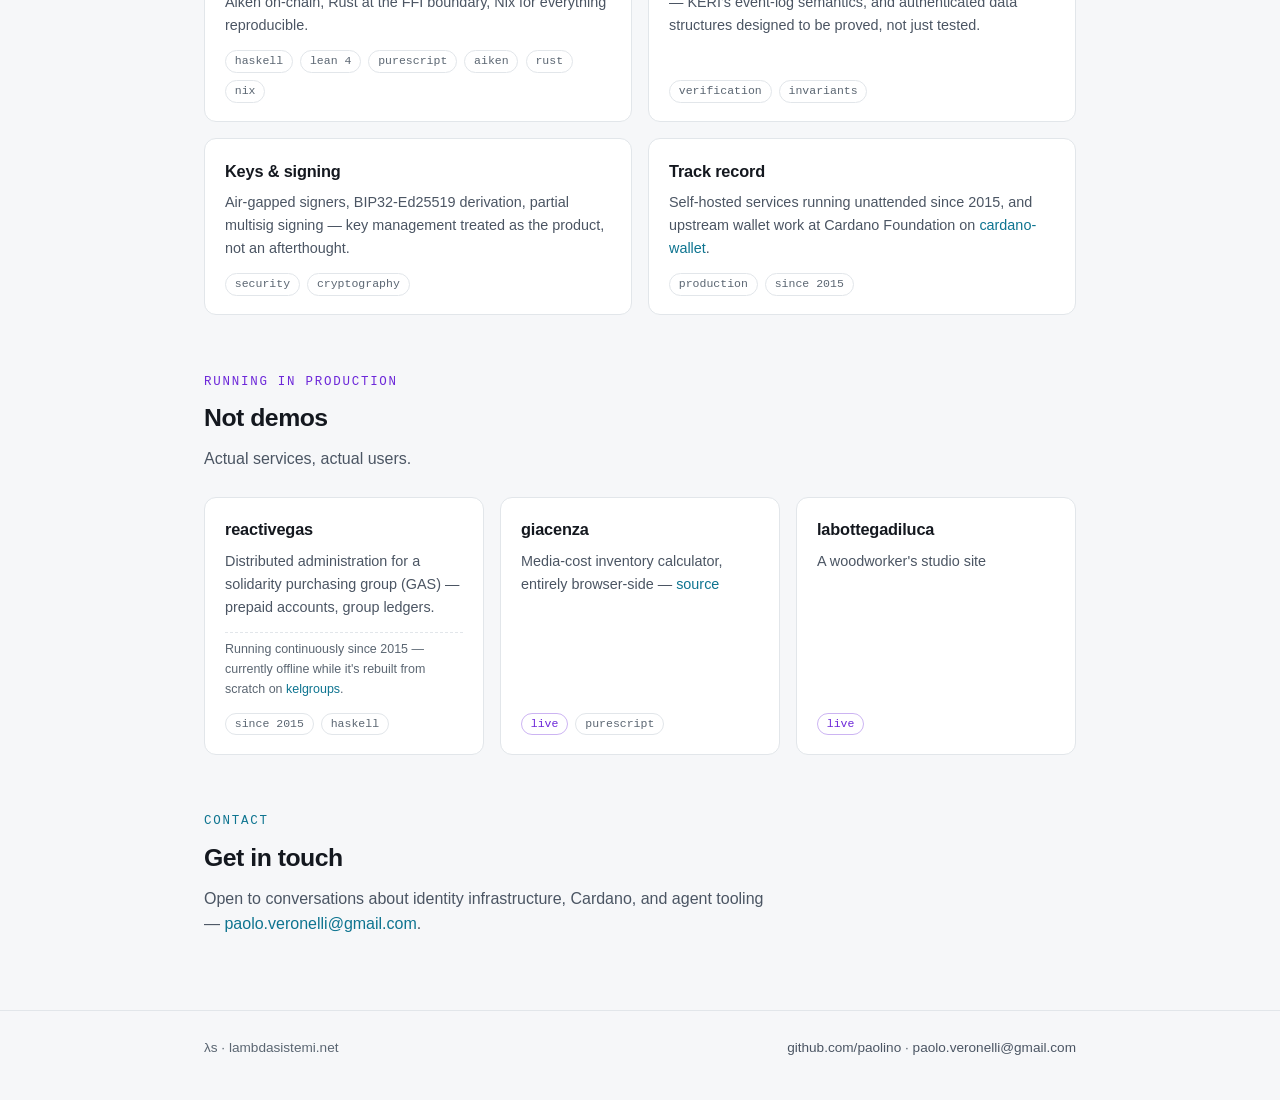
==== commit 6568e729: "content: reactivegas honest status, kelgroups public again - kelgroups (github.com/paolino/kelgroups" ====
--- a/index.html
+++ b/index.html
@@ -150,7 +150,8 @@
         <div class="card">
           <h3><a href="/reactivegas/">reactivegas</a></h3>
           <p>Distributed administration for a solidarity purchasing group (GAS) — prepaid accounts, group ledgers.</p>
-          <div class="meta"><span class="live">since 2015</span><span>haskell</span></div>
+          <p class="note">Running continuously since 2015 — currently offline while it's rebuilt from scratch on <a href="https://github.com/paolino/kelgroups">kelgroups</a>.</p>
+          <div class="meta"><span>since 2015</span><span>haskell</span></div>
         </div>
         <div class="card">
           <h3><a href="https://plutimus.com/giacenza">giacenza</a></h3>
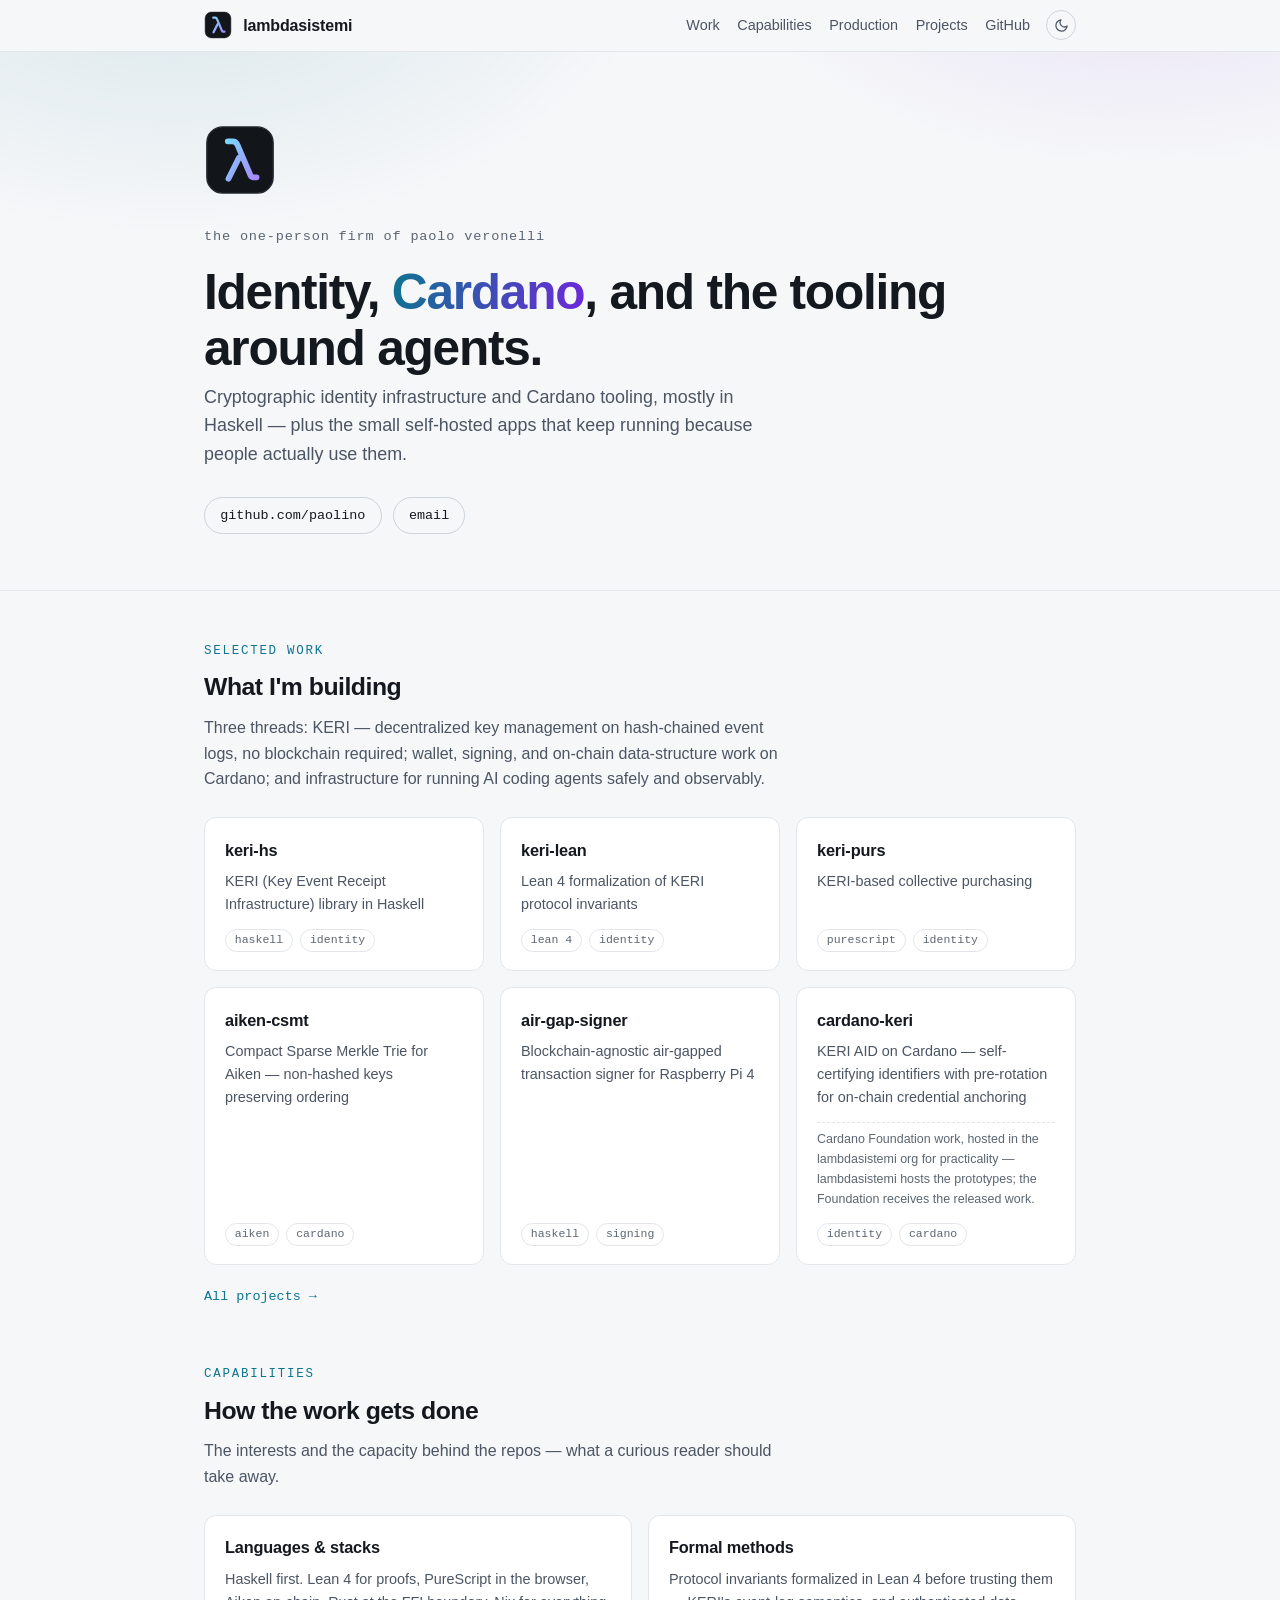
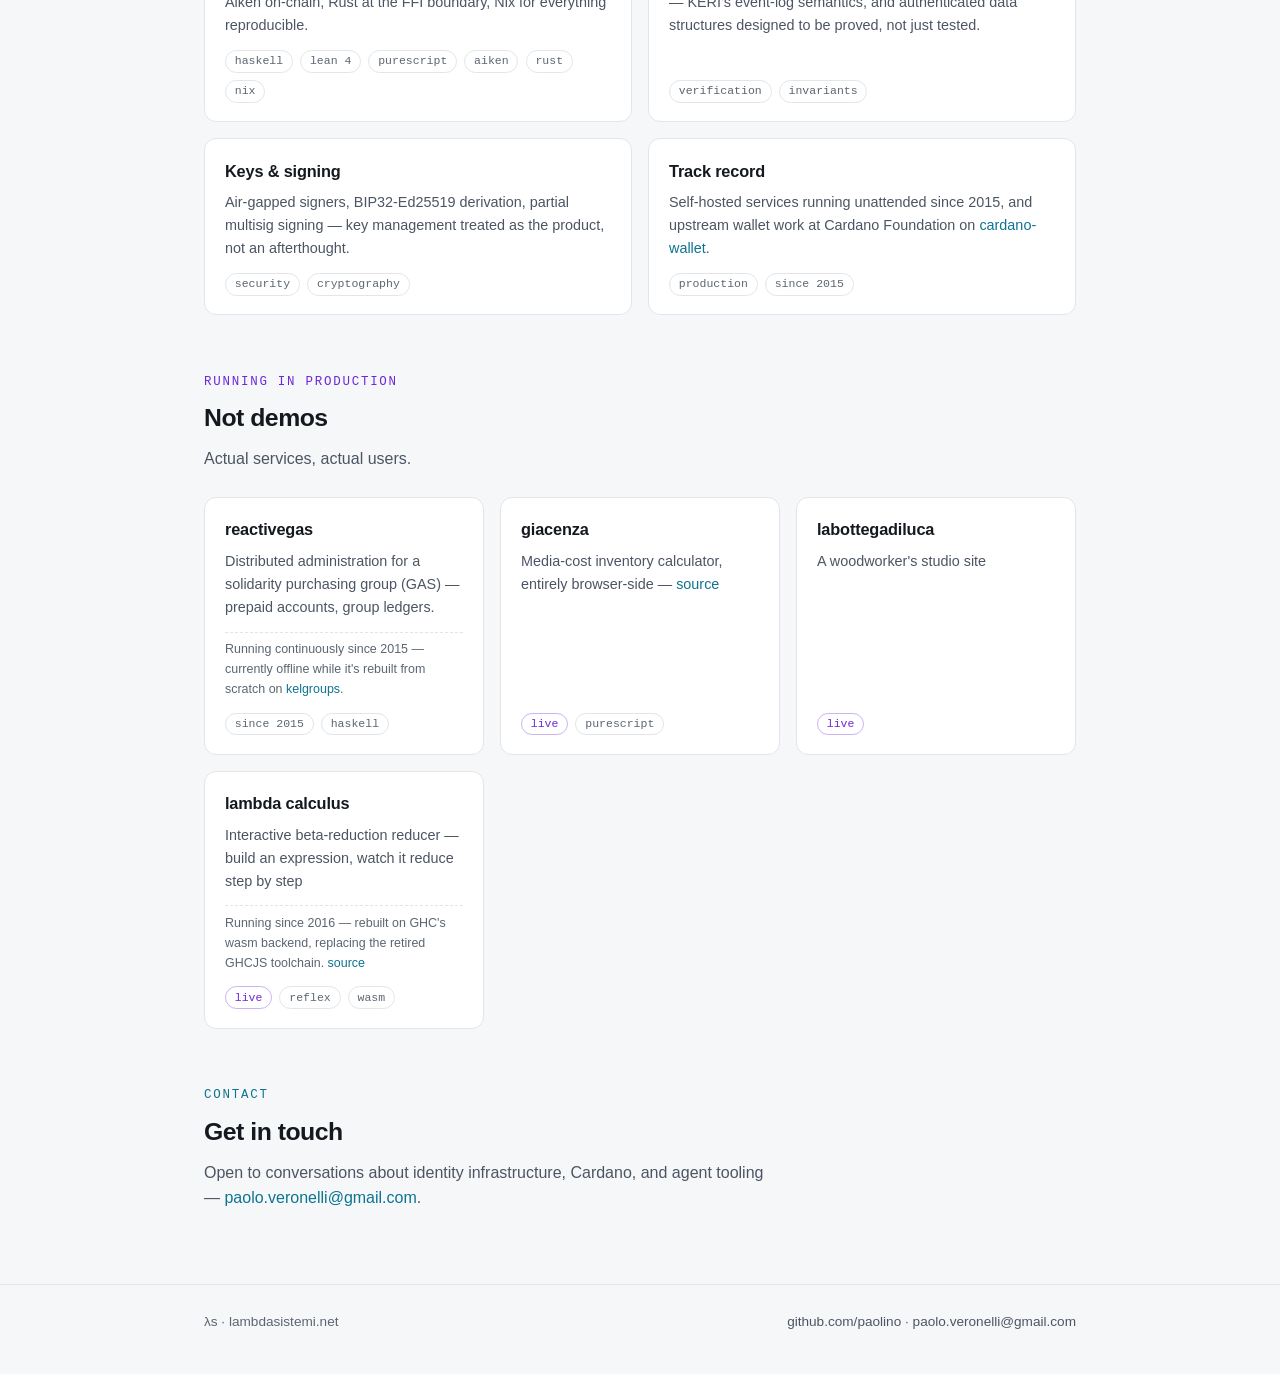
==== commit dd8e4f5c: "feat: interactive lambda calculus reducer at /lambda-calculus/ Restores the lambda calculus app that" ====
--- a/index.html
+++ b/index.html
@@ -163,6 +163,12 @@
           <p>A woodworker's studio site</p>
           <div class="meta"><span class="live">live</span></div>
         </div>
+        <div class="card">
+          <h3><a href="/lambda-calculus/">lambda calculus</a></h3>
+          <p>Interactive beta-reduction reducer — build an expression, watch it reduce step by step</p>
+          <p class="note">Running since 2016 — rebuilt on GHC's wasm backend, replacing the retired GHCJS toolchain. <a href="https://github.com/paolino/LambdaCalculus">source</a></p>
+          <div class="meta"><span class="live">live</span><span>reflex</span><span>wasm</span></div>
+        </div>
       </div>
     </section>
 
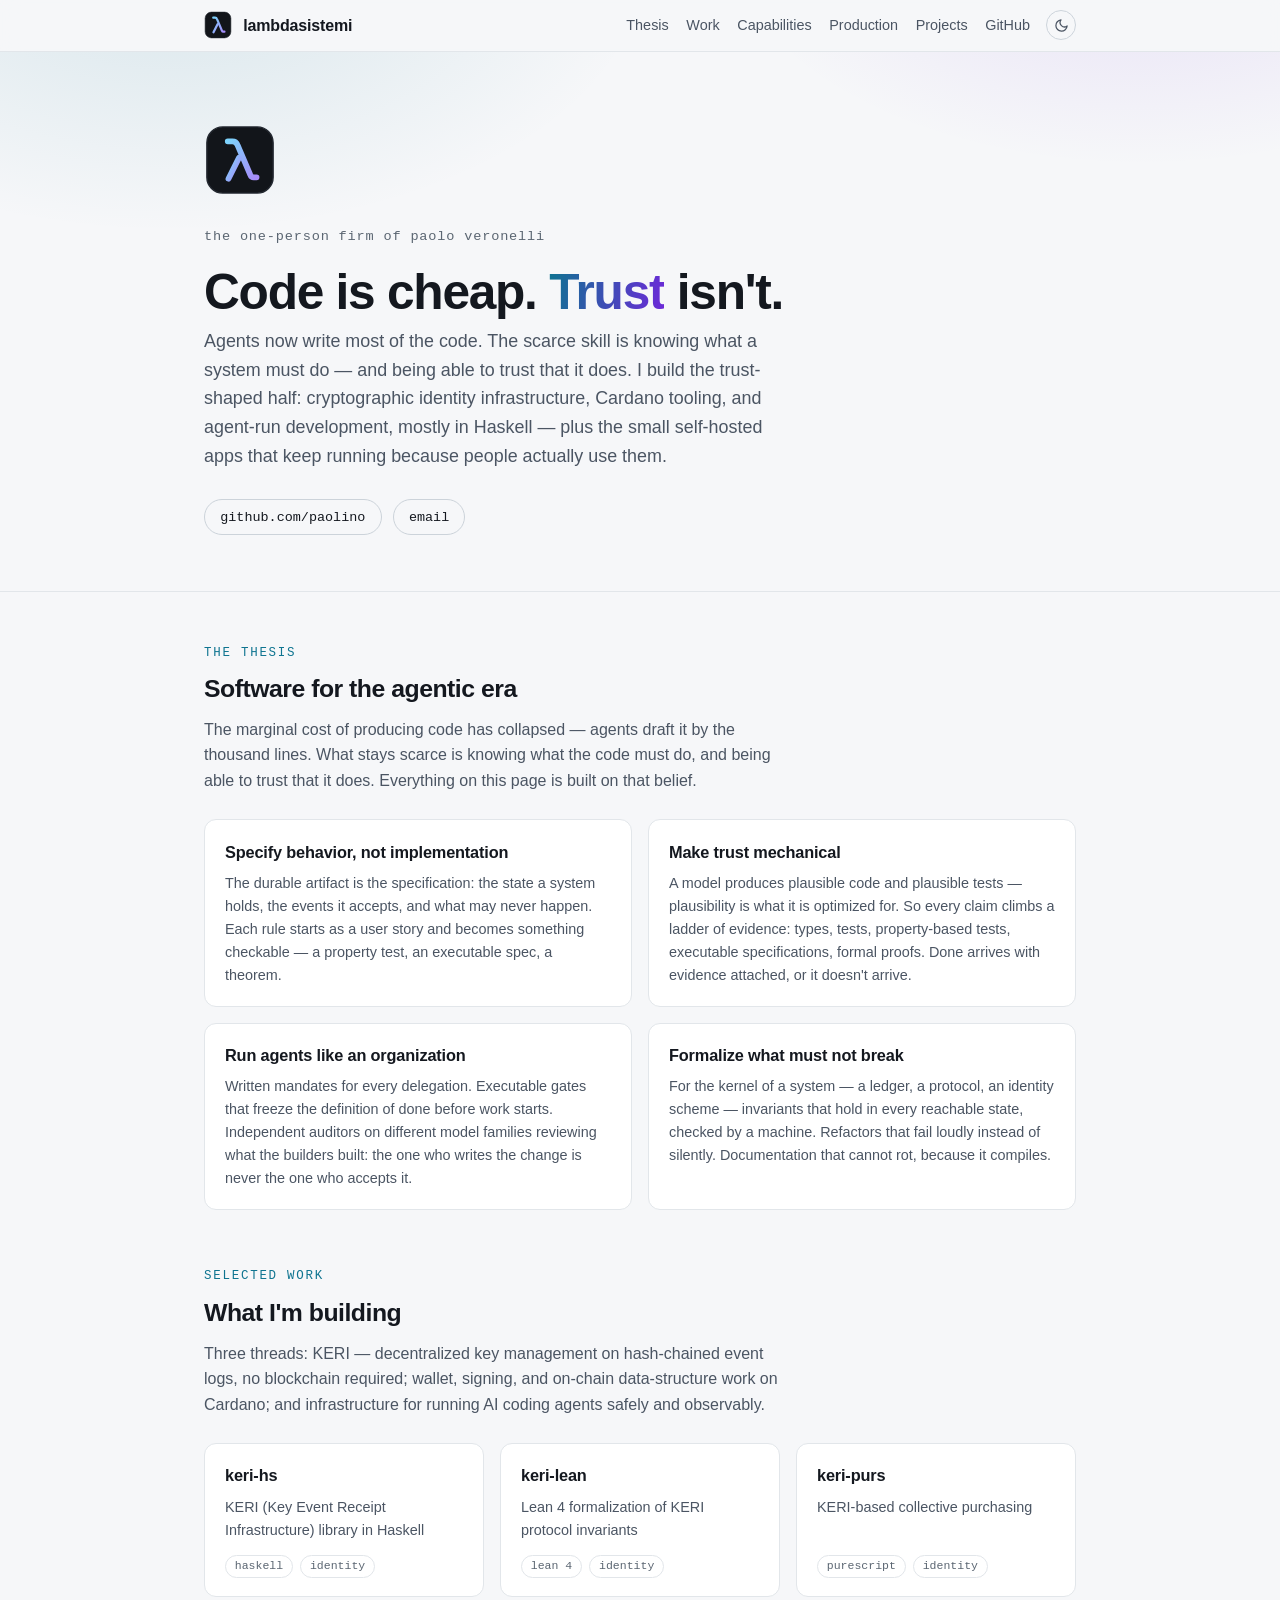
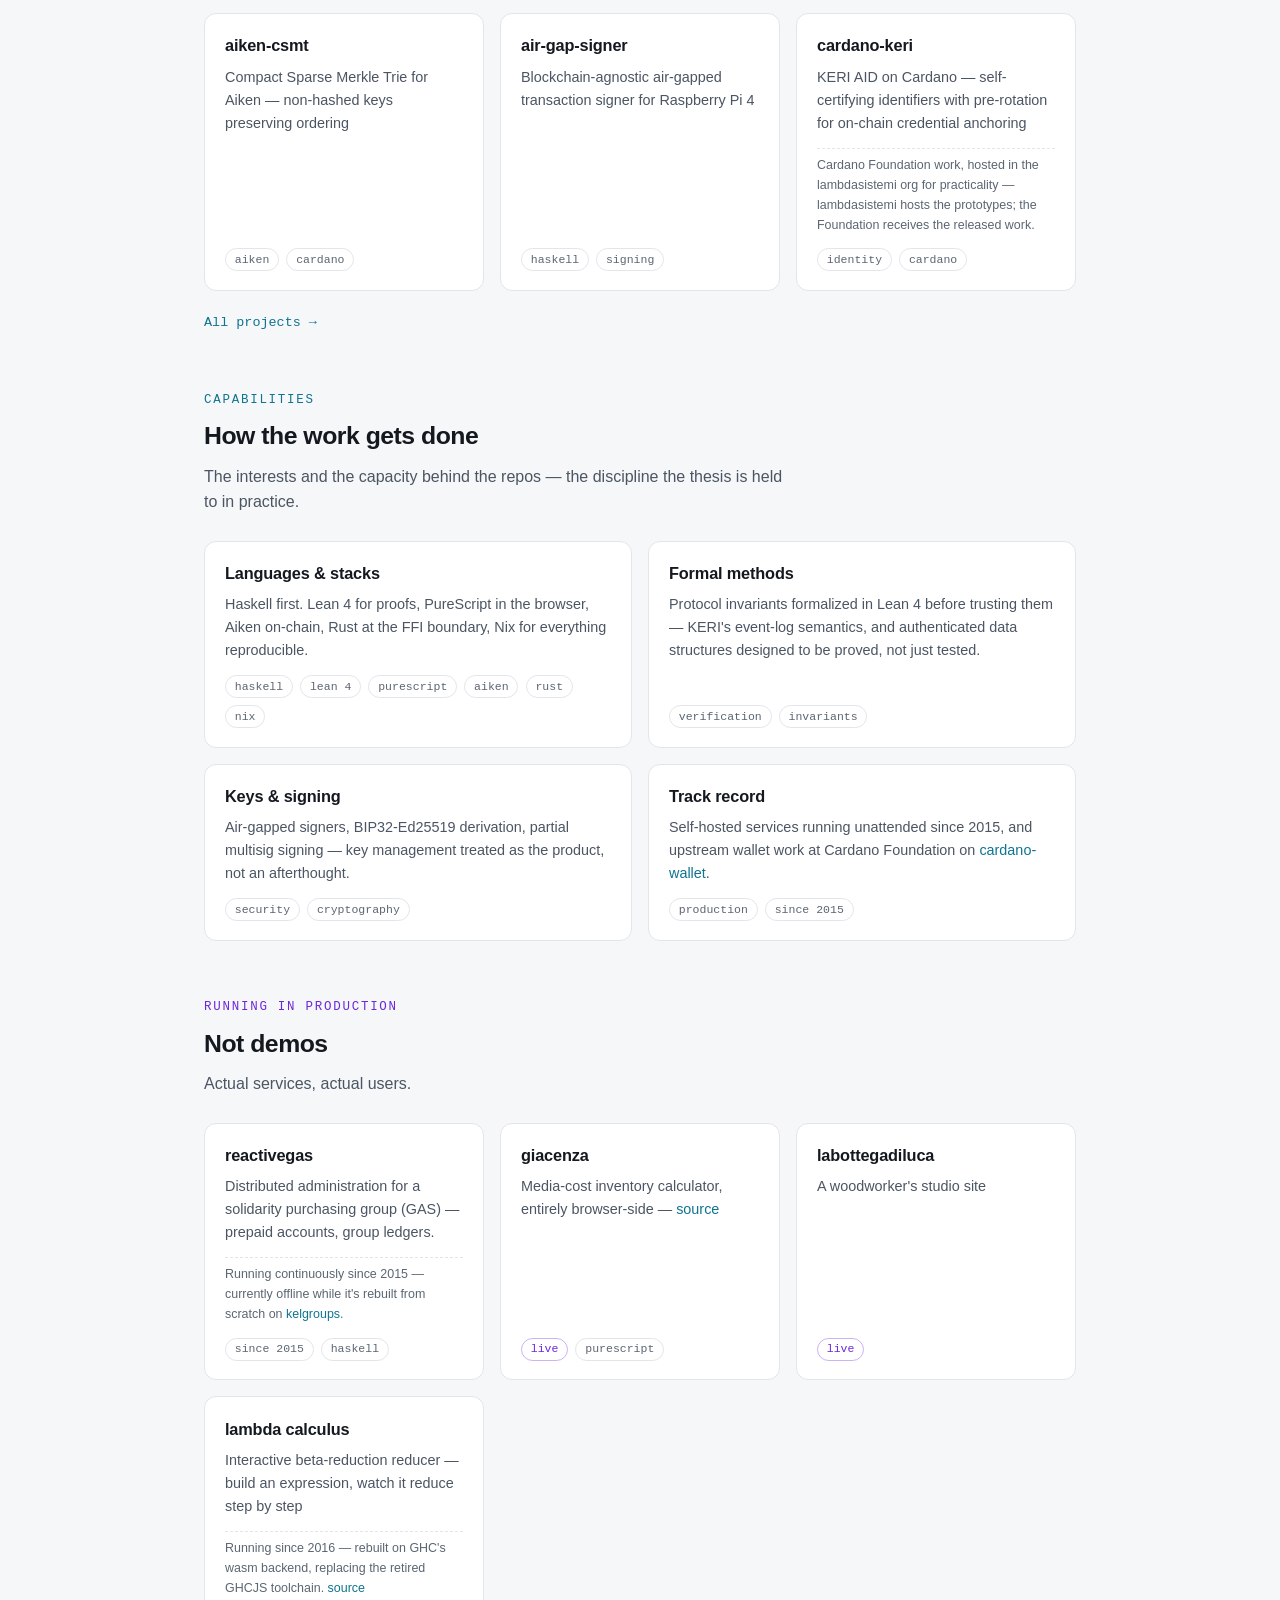
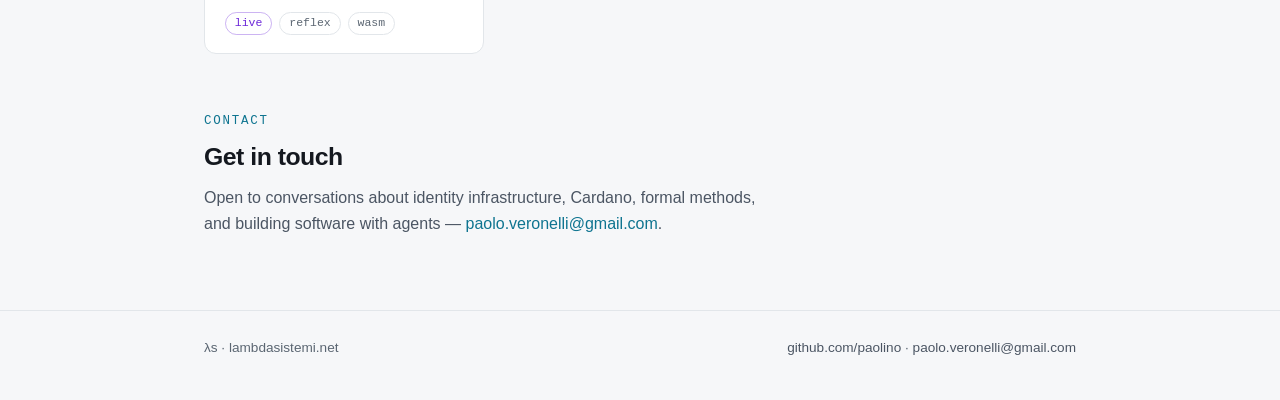
==== commit 3c3c5461: "front page: lead with the agentic-era thesis; add PR preview system - hero: 'Code is cheap. Trust is" ====
--- a/index.html
+++ b/index.html
@@ -5,11 +5,11 @@
 <script>(function(){var t=localStorage.getItem('theme');document.documentElement.setAttribute('data-theme',t||(matchMedia('(prefers-color-scheme: light)').matches?'light':'dark'));})();</script>
 <meta name="viewport" content="width=device-width, initial-scale=1">
 <title>lambdasistemi — Paolo Veronelli</title>
-<meta name="description" content="Paolo Veronelli — cryptographic identity infrastructure (KERI), Cardano tooling, and agentic development infrastructure, mostly in Haskell. Plus small self-hosted apps that keep running because people actually use them.">
+<meta name="description" content="Paolo Veronelli — software for the agentic era: cryptographic identity infrastructure (KERI), Cardano tooling, Lean 4 formalization, and infrastructure for running AI coding agents safely, mostly in Haskell.">
 <link rel="canonical" href="https://lambdasistemi.net/">
 <meta property="og:type" content="website">
 <meta property="og:title" content="lambdasistemi — Paolo Veronelli">
-<meta property="og:description" content="Cryptographic identity infrastructure (KERI), Cardano tooling, and agentic development infrastructure, mostly in Haskell.">
+<meta property="og:description" content="Software for the agentic era: identity infrastructure, Cardano tooling, Lean 4 proofs, and agent-run development, mostly in Haskell.">
 <meta property="og:url" content="https://lambdasistemi.net/">
 <meta property="og:image" content="https://lambdasistemi.net/og.png">
 <meta name="twitter:card" content="summary_large_image">
@@ -23,6 +23,7 @@
     <img src="logo.svg" alt="">
     <a class="brand" href="/">lambdasistemi</a>
     <div class="navlinks">
+      <a class="optional" href="#thesis">Thesis</a>
       <a href="#work">Work</a>
       <a class="optional" href="#capabilities">Capabilities</a>
       <a class="optional" href="#production">Production</a>
@@ -40,11 +41,13 @@
   <div class="wrap">
     <img class="mark" src="logo.svg" alt="lambdasistemi λ logo">
     <p class="who">the one-person firm of paolo veronelli</p>
-    <h1>Identity, <span class="grad">Cardano</span>, and the tooling around agents.</h1>
+    <h1>Code is cheap. <span class="grad">Trust</span> isn't.</h1>
     <p class="tagline">
-      Cryptographic identity infrastructure and Cardano tooling, mostly in
-      Haskell — plus the small self-hosted apps that keep running because
-      people actually use them.
+      Agents now write most of the code. The scarce skill is knowing what a
+      system must do — and being able to trust that it does. I build the
+      trust-shaped half: cryptographic identity infrastructure, Cardano
+      tooling, and agent-run development, mostly in Haskell — plus the small
+      self-hosted apps that keep running because people actually use them.
     </p>
     <div class="links">
       <a href="https://github.com/paolino">github.com/paolino</a>
@@ -56,6 +59,49 @@
 <main>
   <div class="wrap">
 
+    <section id="thesis">
+      <p class="eyebrow">the thesis</p>
+      <h2>Software for the agentic era</h2>
+      <p class="section-lede">
+        The marginal cost of producing code has collapsed — agents draft it
+        by the thousand lines. What stays scarce is knowing what the code
+        must do, and being able to trust that it does. Everything on this
+        page is built on that belief.
+      </p>
+      <div class="grid two">
+        <div class="card">
+          <h3>Specify behavior, not implementation</h3>
+          <p>The durable artifact is the specification: the state a system
+             holds, the events it accepts, and what may never happen. Each
+             rule starts as a user story and becomes something checkable —
+             a property test, an executable spec, a theorem.</p>
+        </div>
+        <div class="card">
+          <h3>Make trust mechanical</h3>
+          <p>A model produces plausible code and plausible tests — plausibility
+             is what it is optimized for. So every claim climbs a ladder of
+             evidence: types, tests, property-based tests, executable
+             specifications, formal proofs. Done arrives with evidence
+             attached, or it doesn't arrive.</p>
+        </div>
+        <div class="card">
+          <h3>Run agents like an organization</h3>
+          <p>Written mandates for every delegation. Executable gates that
+             freeze the definition of done before work starts. Independent
+             auditors on different model families reviewing what the builders
+             built: the one who writes the change is never the one who
+             accepts it.</p>
+        </div>
+        <div class="card">
+          <h3>Formalize what must not break</h3>
+          <p>For the kernel of a system — a ledger, a protocol, an identity
+             scheme — invariants that hold in every reachable state, checked
+             by a machine. Refactors that fail loudly instead of silently.
+             Documentation that cannot rot, because it compiles.</p>
+        </div>
+      </div>
+    </section>
+
     <section id="work">
       <p class="eyebrow">selected work</p>
       <h2>What I'm building</h2>
@@ -105,8 +151,8 @@
       <p class="eyebrow">capabilities</p>
       <h2>How the work gets done</h2>
       <p class="section-lede">
-        The interests and the capacity behind the repos — what a curious
-        reader should take away.
+        The interests and the capacity behind the repos — the discipline the
+        thesis is held to in practice.
       </p>
       <div class="grid two">
         <div class="card">
@@ -176,8 +222,9 @@
       <p class="eyebrow">contact</p>
       <h2>Get in touch</h2>
       <p class="section-lede">
-        Open to conversations about identity infrastructure, Cardano, and
-        agent tooling — <a href="mailto:paolo.veronelli@gmail.com">paolo.veronelli@gmail.com</a>.
+        Open to conversations about identity infrastructure, Cardano,
+        formal methods, and building software with agents —
+        <a href="mailto:paolo.veronelli@gmail.com">paolo.veronelli@gmail.com</a>.
       </p>
     </section>
 
